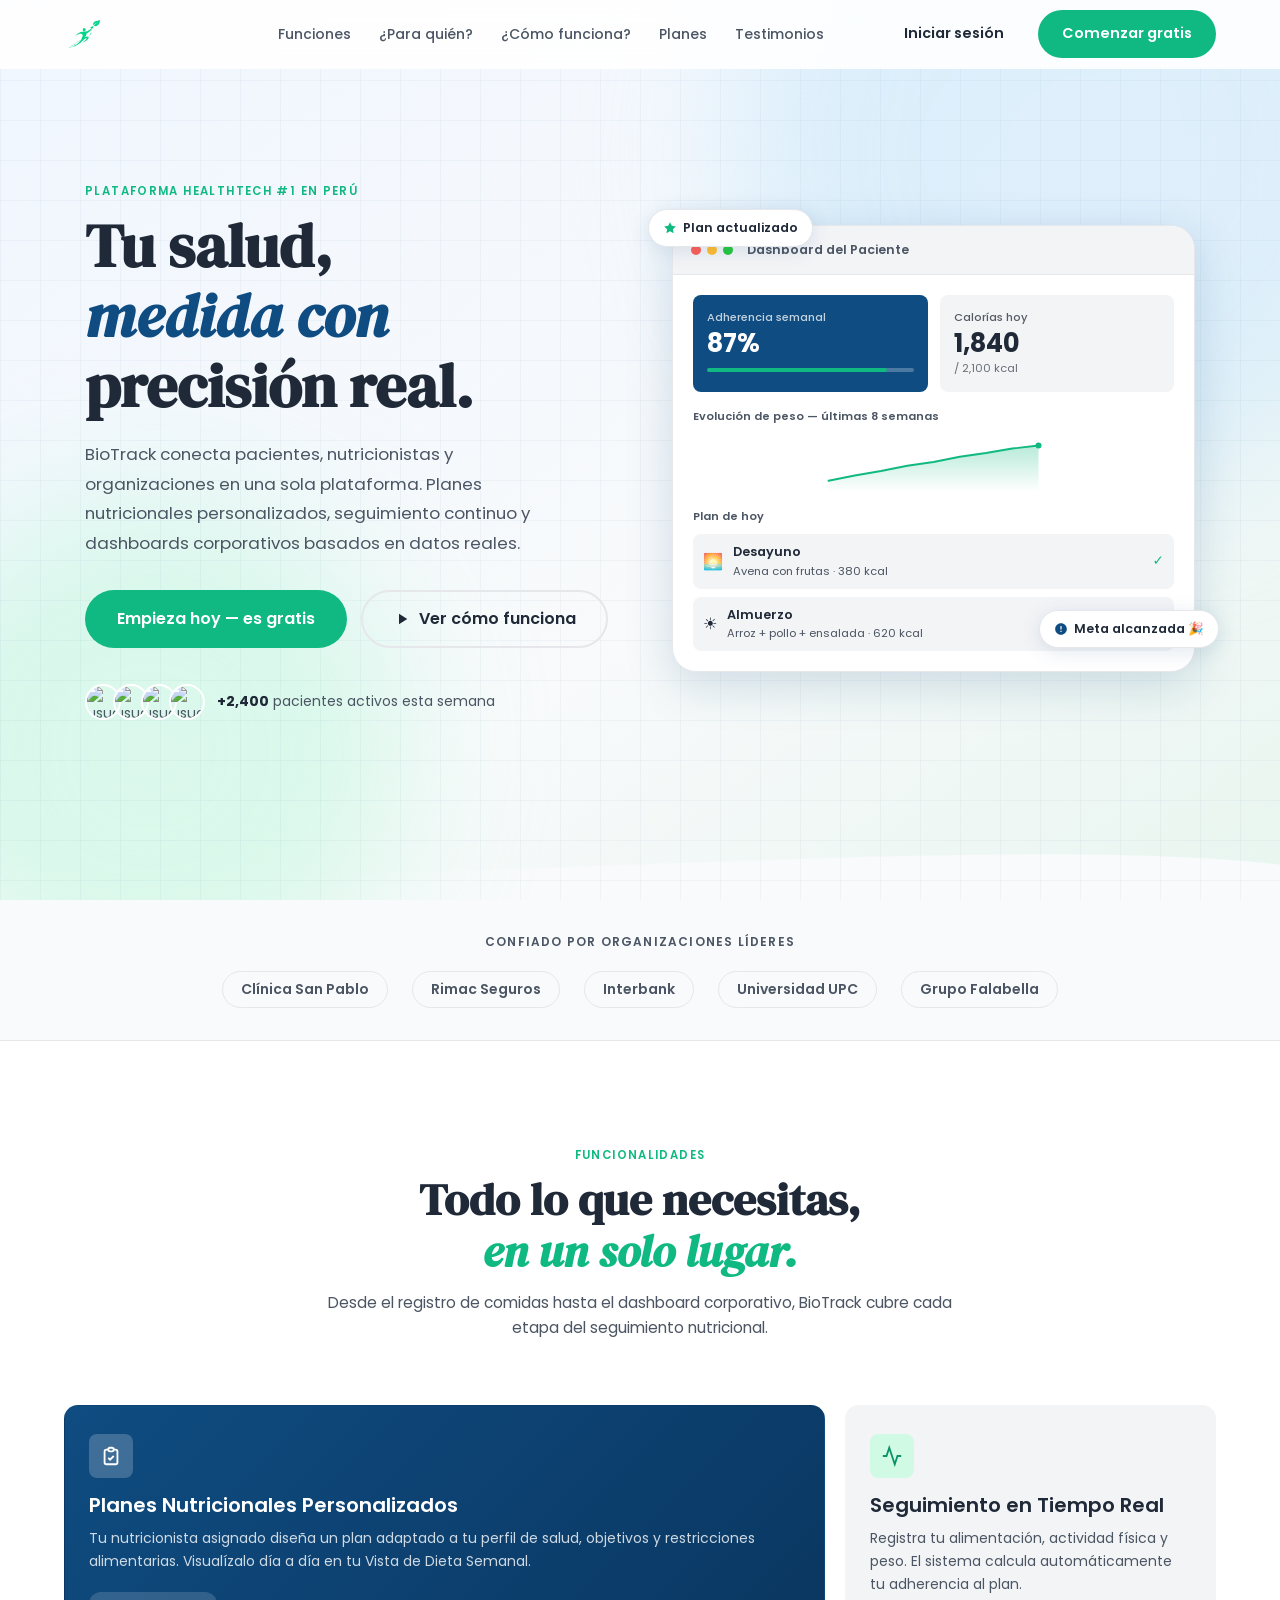
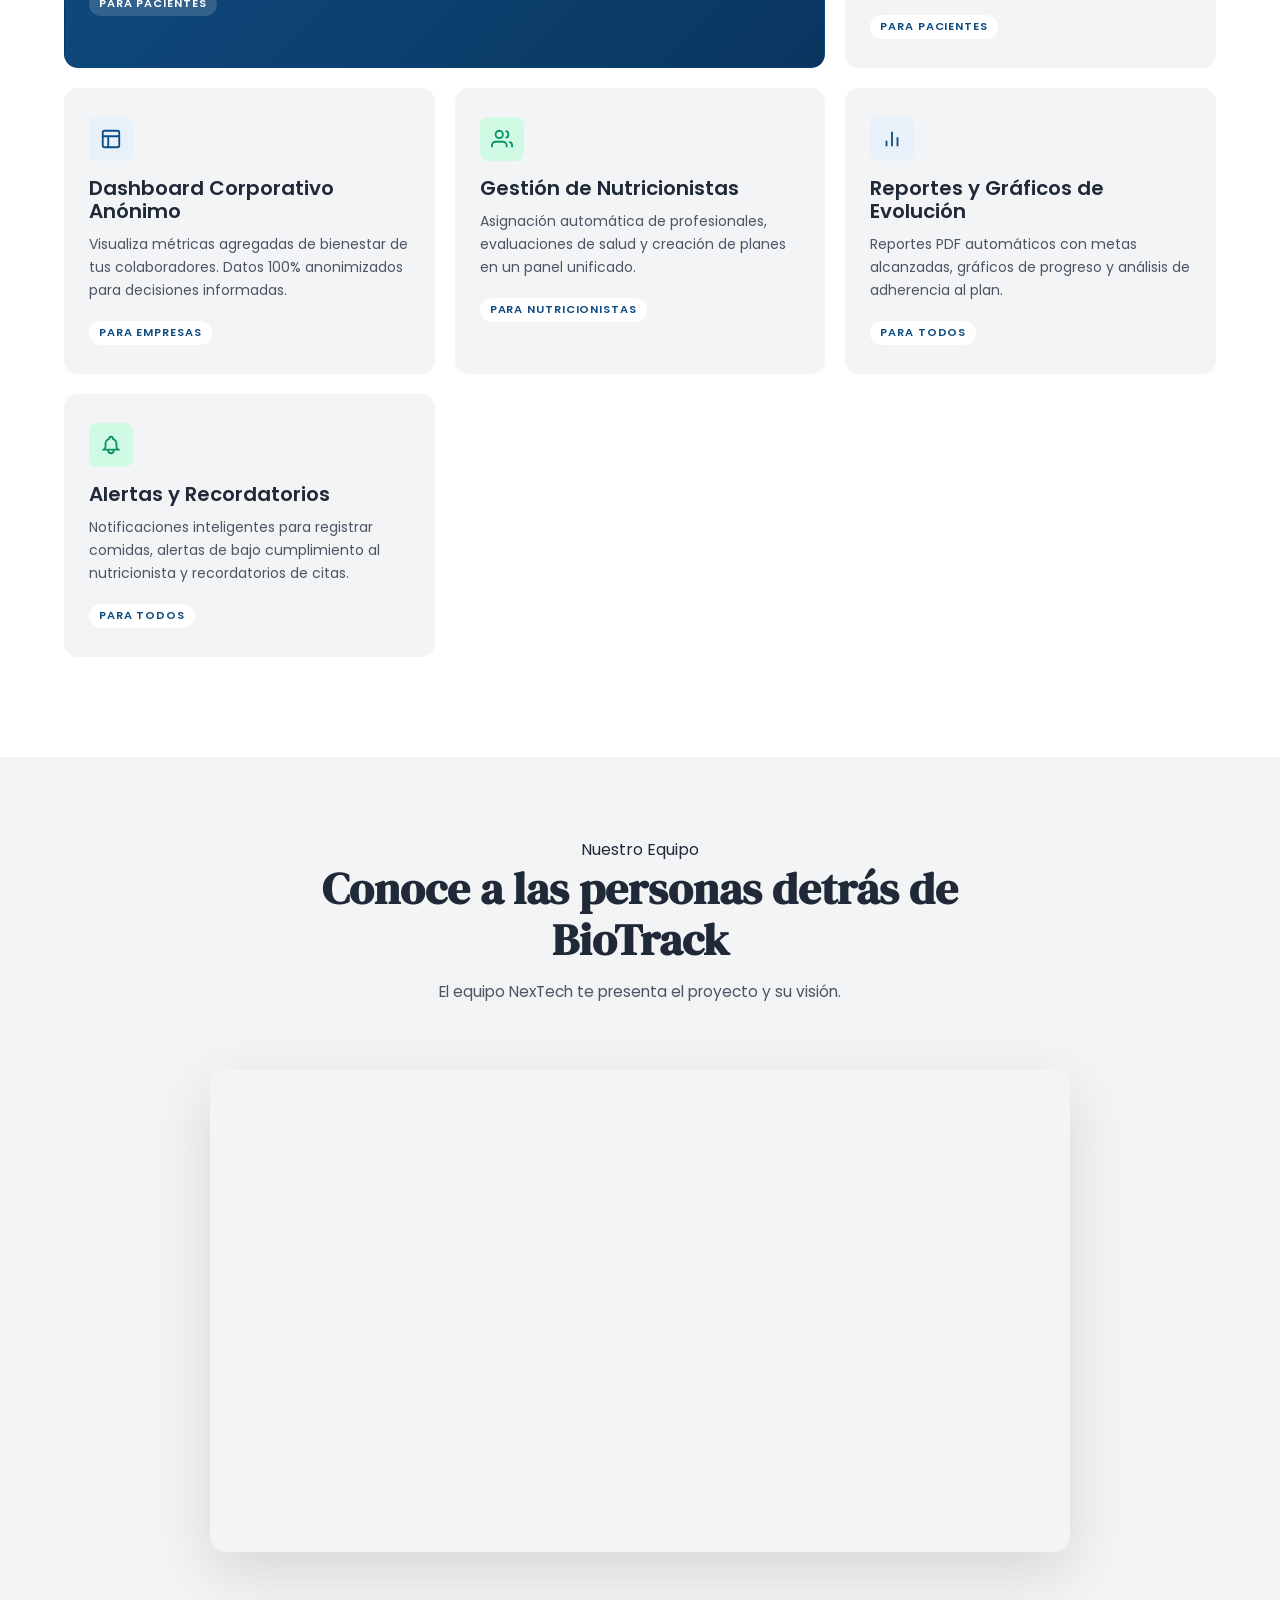
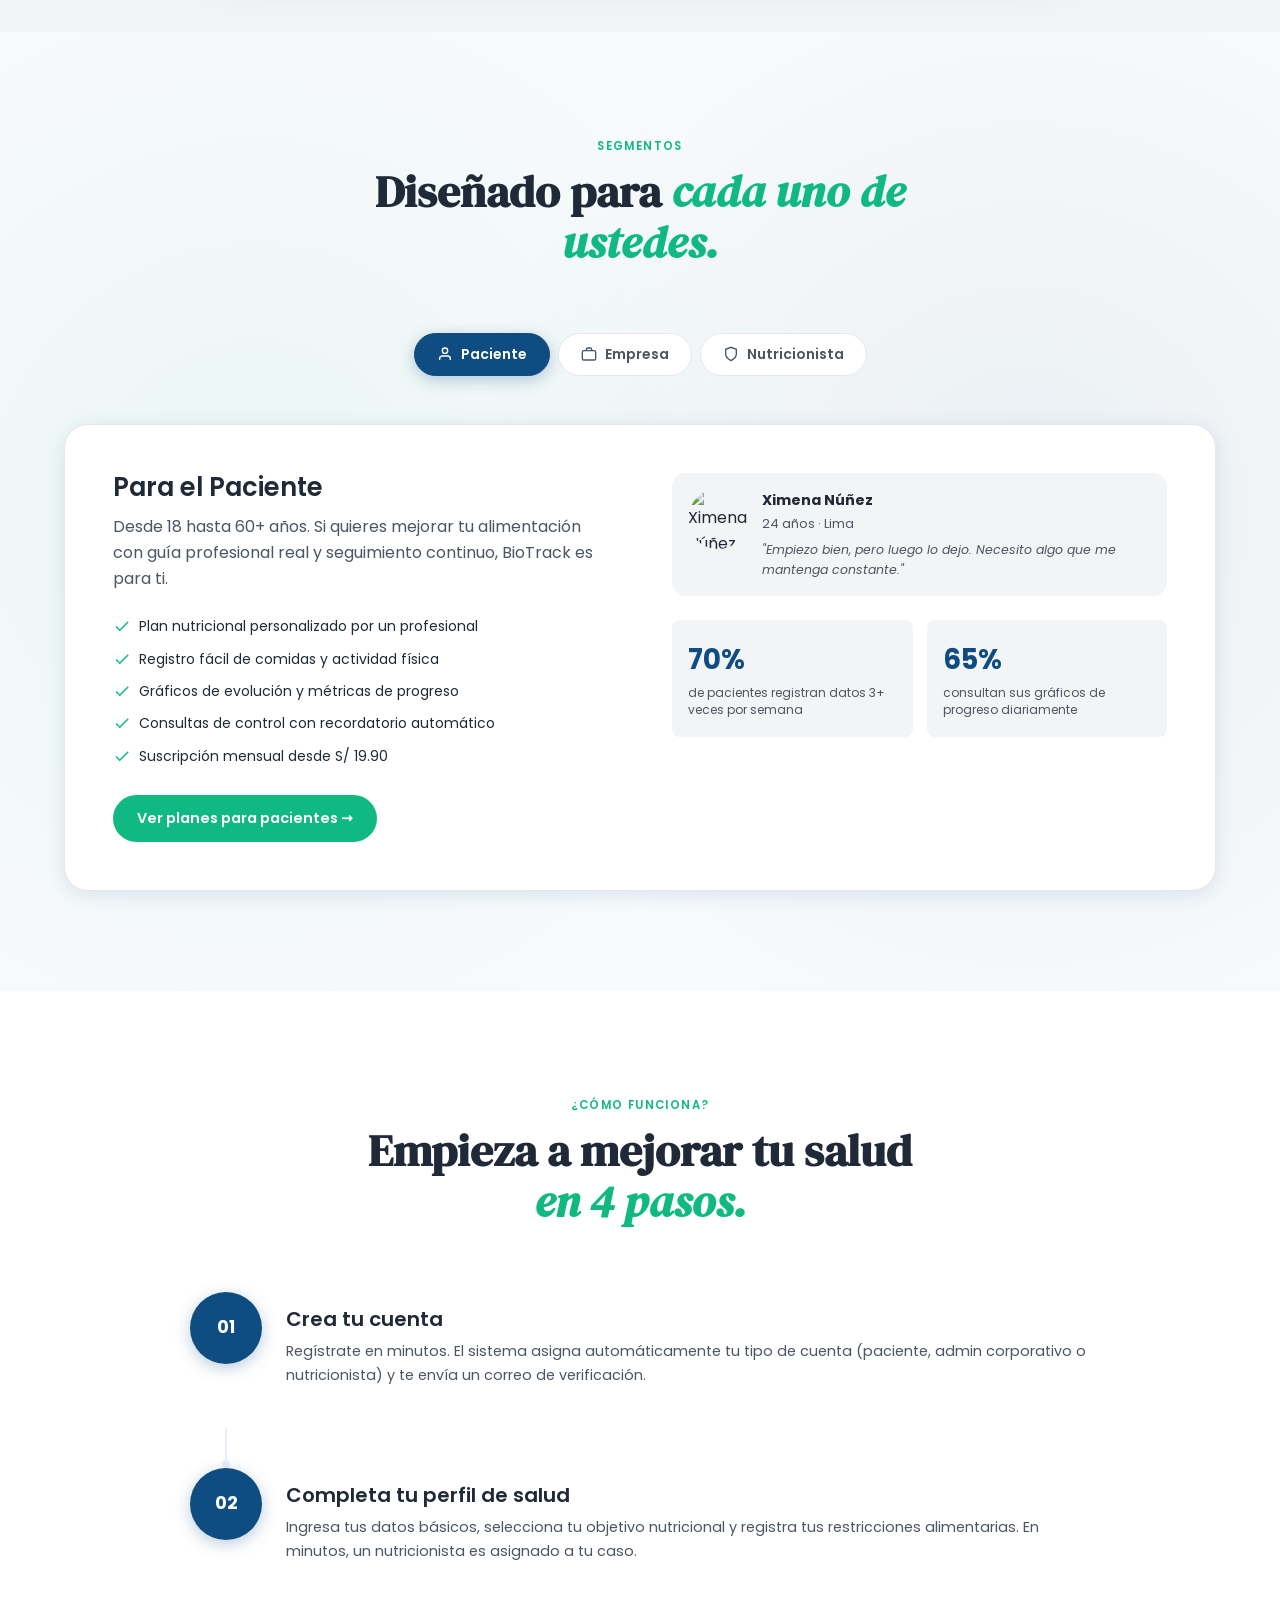
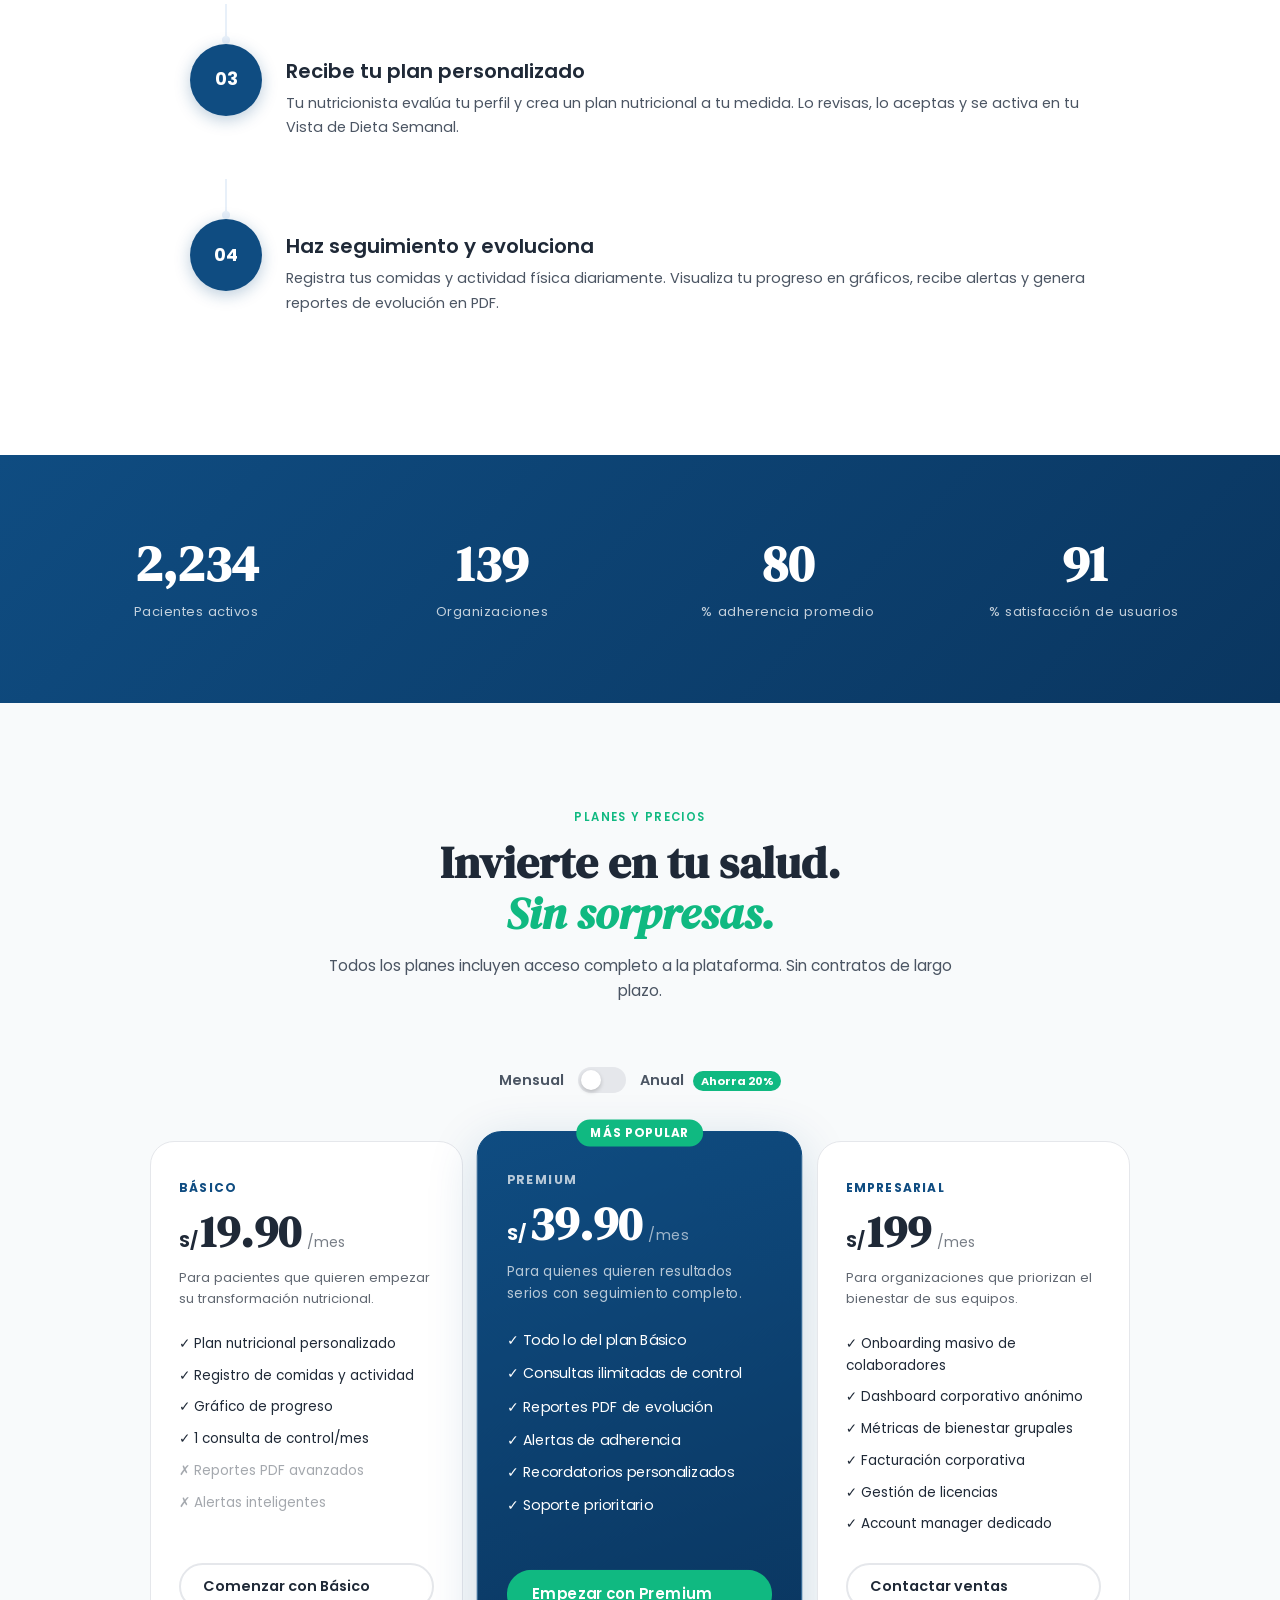
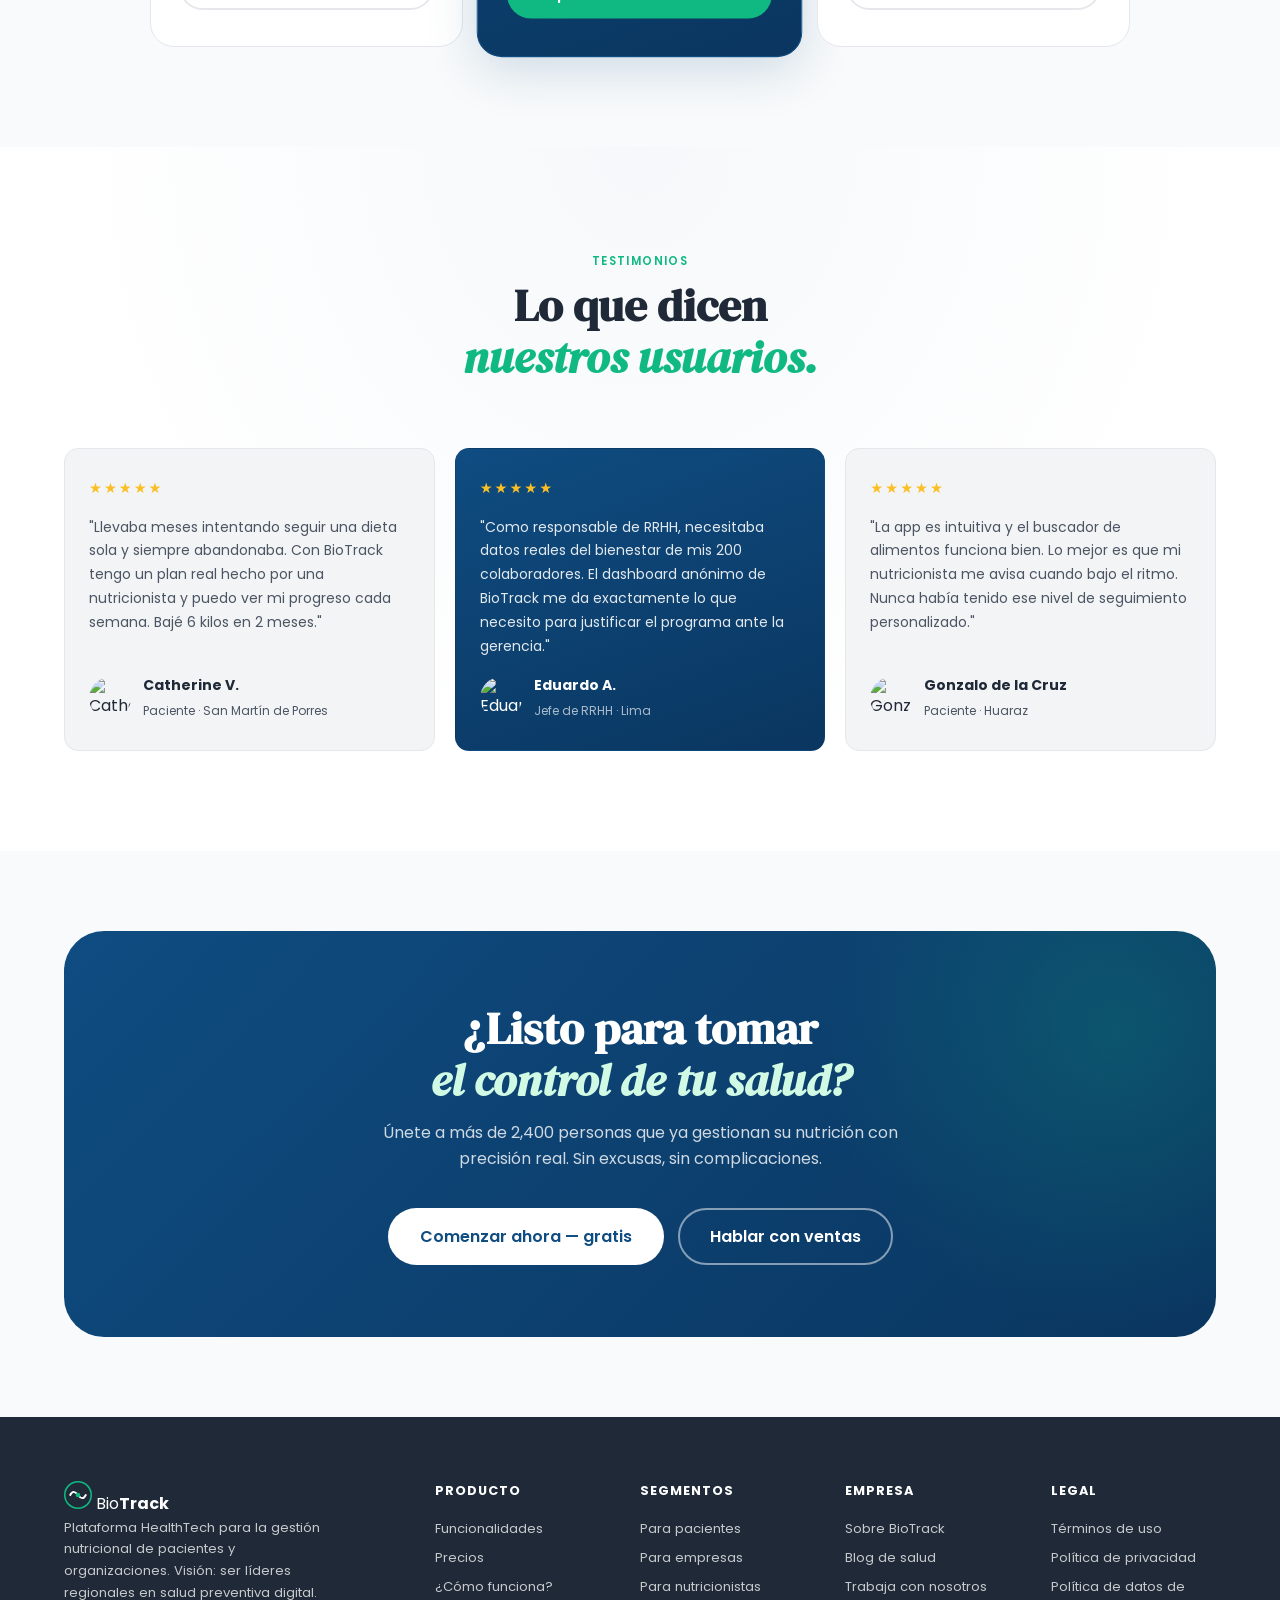
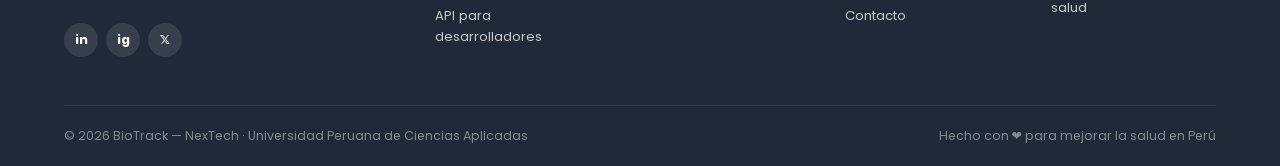
==== website/index.html @ 2d63e2f1 "feat: add initial website structure and content for BioTrack platform" ====
<!DOCTYPE html>
<html lang="es">
<head>
  <meta charset="UTF-8" />
  <meta name="viewport" content="width=device-width, initial-scale=1.0" />
  <meta name="description" content="BioTrack — Plataforma integral de gestión nutricional para pacientes y organizaciones. Seguimiento en tiempo real, planes personalizados y dashboards corporativos." />
  <meta name="keywords" content="nutrición, salud, bienestar corporativo, plan nutricional, HealthTech, BioTrack" />
  <meta property="og:title" content="BioTrack — Gestión Nutricional Inteligente" />
  <meta property="og:description" content="Conecta pacientes, nutricionistas y organizaciones en una sola plataforma." />
  <title>BioTrack — Gestión Nutricional Inteligente</title>
  <link rel="preconnect" href="https://fonts.googleapis.com" />
  <link rel="preconnect" href="https://fonts.gstatic.com" crossorigin />
  <link href="https://fonts.googleapis.com/css2?family=DM+Serif+Display:ital@0;1&family=Poppins:wght@300;400;500;600;700&display=swap" rel="stylesheet" />
<link rel="stylesheet" href="assets/css/styles.css"></head>
<body>

  <!-- ═══════════════════ NAVBAR ═══════════════════ -->
  <header class="navbar" id="navbar">
    <div class="nav-inner">
      <a href="#" class="logo">
  <img src="assets/images/Logo.png" alt="BioTrack Logo" class="logo-img">
</a>
      <nav class="nav-links" id="nav-links">
        <a href="#features">Funciones</a>
        <a href="#segments">¿Para quién?</a>
        <a href="#how">¿Cómo funciona?</a>
        <a href="#pricing">Planes</a>
        <a href="#testimonials">Testimonios</a>
      </nav>

      <div class="nav-cta">
        <a href="#" class="btn-ghost">Iniciar sesión</a>
        <a href="#pricing" class="btn-primary">Comenzar gratis</a>
      </div>

      <button class="hamburger" id="hamburger" aria-label="Abrir menú" aria-expanded="false">
        <span></span><span></span><span></span>
      </button>
    </div>
  </header>

  <!-- ═══════════════════ HERO ═══════════════════ -->
  <section class="hero" id="hero">
    <div class="hero-bg">
      <div class="hero-blob blob-1"></div>
      <div class="hero-blob blob-2"></div>
      <div class="hero-grid"></div>
    </div>

    <div class="hero-inner container">
      <!-- Texto -->
      <div class="hero-text" data-reveal>
        <span class="eyebrow">Plataforma HealthTech #1 en Perú</span>
        <h1 class="hero-title">
          Tu salud,<br/>
          <em>medida con</em><br/>
          precisión real.
        </h1>
        <p class="hero-desc">
          BioTrack conecta pacientes, nutricionistas y organizaciones en una sola plataforma.
          Planes nutricionales personalizados, seguimiento continuo y dashboards corporativos
          basados en datos reales.
        </p>
        <div class="hero-actions">
          <a href="#pricing" class="btn-primary btn-lg">Empieza hoy — es gratis</a>
          <a href="#how" class="btn-outline btn-lg">
            <svg width="18" height="18" viewBox="0 0 24 24" fill="currentColor"><path d="M8 5v14l11-7z"/></svg>
            Ver cómo funciona
          </a>
        </div>
        <div class="hero-social-proof">
          <div class="avatars">
            <img src="https://i.pravatar.cc/40?img=1"  alt="usuario" loading="lazy"/>
            <img src="https://i.pravatar.cc/40?img=5"  alt="usuario" loading="lazy"/>
            <img src="https://i.pravatar.cc/40?img=8"  alt="usuario" loading="lazy"/>
            <img src="https://i.pravatar.cc/40?img=12" alt="usuario" loading="lazy"/>
          </div>
          <p><strong>+2,400</strong> pacientes activos esta semana</p>
        </div>
      </div>

      <!-- Mockup dashboard -->
      <div class="hero-visual" data-reveal data-delay="200">
        <div class="dashboard-mockup">
          <div class="mockup-header">
            <span class="dot red"></span>
            <span class="dot yellow"></span>
            <span class="dot green"></span>
            <span class="mockup-title">Dashboard del Paciente</span>
          </div>
          <div class="mockup-body">
            <!-- Métricas principales -->
            <div class="metric-row">
              <div class="metric-card mc-primary">
                <span class="metric-label">Adherencia semanal</span>
                <span class="metric-value">87%</span>
                <div class="metric-bar"><div class="metric-fill" style="width:87%"></div></div>
              </div>
              <div class="metric-card">
                <span class="metric-label">Calorías hoy</span>
                <span class="metric-value">1,840</span>
                <span class="metric-sub">/ 2,100 kcal</span>
              </div>
            </div>
            <!-- Mini gráfico -->
            <div class="chart-preview">
              <span class="chart-label">Evolución de peso — últimas 8 semanas</span>
              <svg viewBox="0 0 280 80" class="mini-chart" aria-hidden="true">
                <defs>
                  <linearGradient id="chartGrad" x1="0" y1="0" x2="0" y2="1">
                    <stop offset="0%"   stop-color="#10B981" stop-opacity="0.3"/>
                    <stop offset="100%" stop-color="#10B981" stop-opacity="0"/>
                  </linearGradient>
                </defs>
                <path d="M0,65 L35,58 L70,52 L105,45 L140,40 L175,33 L210,28 L245,22 L280,18"
                      stroke="#10B981" stroke-width="2.5" fill="none" stroke-linecap="round"/>
                <path d="M0,65 L35,58 L70,52 L105,45 L140,40 L175,33 L210,28 L245,22 L280,18 L280,80 L0,80 Z"
                      fill="url(#chartGrad)"/>
                <circle cx="280" cy="18" r="4" fill="#10B981"/>
              </svg>
            </div>
            <!-- Plan del día -->
            <div class="plan-preview">
              <span class="plan-label">Plan de hoy</span>
              <div class="meal-item">
                <span class="meal-icon">🌅</span>
                <div>
                  <span class="meal-name">Desayuno</span>
                  <span class="meal-detail">Avena con frutas · 380 kcal</span>
                </div>
                <span class="meal-check">✓</span>
              </div>
              <div class="meal-item">
                <span class="meal-icon">☀️</span>
                <div>
                  <span class="meal-name">Almuerzo</span>
                  <span class="meal-detail">Arroz + pollo + ensalada · 620 kcal</span>
                </div>
                <span class="meal-check pending">○</span>
              </div>
            </div>
          </div>
        </div>
        <!-- Badges flotantes -->
        <div class="floating-badge badge-1">
          <svg width="14" height="14" viewBox="0 0 24 24" fill="#10B981"><path d="M12 2l3.09 6.26L22 9.27l-5 4.87 1.18 6.88L12 17.77l-6.18 3.25L7 14.14 2 9.27l6.91-1.01L12 2z"/></svg>
          Plan actualizado
        </div>
        <div class="floating-badge badge-2">
          <svg width="14" height="14" viewBox="0 0 24 24" fill="#0F4C81"><path d="M12 22c5.52 0 10-4.48 10-10S17.52 2 12 2 2 6.48 2 12s4.48 10 10 10zm-1-15h2v6h-2zm0 8h2v2h-2z"/></svg>
          Meta alcanzada 🎉
        </div>
      </div>
    </div>

    <div class="hero-wave">
      <svg viewBox="0 0 1440 80" xmlns="http://www.w3.org/2000/svg" preserveAspectRatio="none">
        <path d="M0,40 C360,80 1080,0 1440,40 L1440,80 L0,80 Z" fill="#F8FAFB"/>
      </svg>
    </div>
  </section>

  <!-- ═══════════════════ LOGOS / CONFIANZA ═══════════════════ -->
  <section class="trust-band">
    <div class="container">
      <p class="trust-label">Confiado por organizaciones líderes</p>
      <div class="trust-logos">
        <span class="trust-logo">Clínica San Pablo</span>
        <span class="trust-logo">Rimac Seguros</span>
        <span class="trust-logo">Interbank</span>
        <span class="trust-logo">Universidad UPC</span>
        <span class="trust-logo">Grupo Falabella</span>
      </div>
    </div>
  </section>

  <!-- ═══════════════════ FEATURES ═══════════════════ -->
  <section class="features" id="features">
    <div class="container">
      <div class="section-header" data-reveal>
        <span class="eyebrow">Funcionalidades</span>
        <h2>Todo lo que necesitas,<br/><em>en un solo lugar.</em></h2>
        <p>Desde el registro de comidas hasta el dashboard corporativo, BioTrack cubre cada etapa del seguimiento nutricional.</p>
      </div>

      <div class="features-grid">

        <!-- Card grande -->
        <div class="feature-card fc-large" data-reveal>
          <div class="feature-icon fi-blue">
            <svg viewBox="0 0 24 24" fill="none" stroke="currentColor" stroke-width="2">
              <path d="M9 5H7a2 2 0 00-2 2v12a2 2 0 002 2h10a2 2 0 002-2V7a2 2 0 00-2-2h-2M9 5a2 2 0 002 2h2a2 2 0 002-2M9 5a2 2 0 012-2h2a2 2 0 012 2m-6 9l2 2 4-4"/>
            </svg>
          </div>
          <h3>Planes Nutricionales Personalizados</h3>
          <p>Tu nutricionista asignado diseña un plan adaptado a tu perfil de salud, objetivos y restricciones alimentarias. Visualízalo día a día en tu Vista de Dieta Semanal.</p>
          <div class="feature-tag">Para pacientes</div>
        </div>

        <div class="feature-card" data-reveal data-delay="100">
          <div class="feature-icon fi-green">
            <svg viewBox="0 0 24 24" fill="none" stroke="currentColor" stroke-width="2">
              <polyline points="22 12 18 12 15 21 9 3 6 12 2 12"/>
            </svg>
          </div>
          <h3>Seguimiento en Tiempo Real</h3>
          <p>Registra tu alimentación, actividad física y peso. El sistema calcula automáticamente tu adherencia al plan.</p>
          <div class="feature-tag">Para pacientes</div>
        </div>

        <div class="feature-card" data-reveal data-delay="200">
          <div class="feature-icon fi-blue">
            <svg viewBox="0 0 24 24" fill="none" stroke="currentColor" stroke-width="2">
              <rect x="3" y="3" width="18" height="18" rx="2"/>
              <path d="M3 9h18M9 21V9"/>
            </svg>
          </div>
          <h3>Dashboard Corporativo Anónimo</h3>
          <p>Visualiza métricas agregadas de bienestar de tus colaboradores. Datos 100% anonimizados para decisiones informadas.</p>
          <div class="feature-tag">Para empresas</div>
        </div>

        <div class="feature-card" data-reveal data-delay="100">
          <div class="feature-icon fi-green">
            <svg viewBox="0 0 24 24" fill="none" stroke="currentColor" stroke-width="2">
              <path d="M17 21v-2a4 4 0 00-4-4H5a4 4 0 00-4 4v2"/>
              <circle cx="9" cy="7" r="4"/>
              <path d="M23 21v-2a4 4 0 00-3-3.87M16 3.13a4 4 0 010 7.75"/>
            </svg>
          </div>
          <h3>Gestión de Nutricionistas</h3>
          <p>Asignación automática de profesionales, evaluaciones de salud y creación de planes en un panel unificado.</p>
          <div class="feature-tag">Para nutricionistas</div>
        </div>

        <div class="feature-card" data-reveal data-delay="200">
          <div class="feature-icon fi-blue">
            <svg viewBox="0 0 24 24" fill="none" stroke="currentColor" stroke-width="2">
              <path d="M18 20V10M12 20V4M6 20v-6"/>
            </svg>
          </div>
          <h3>Reportes y Gráficos de Evolución</h3>
          <p>Reportes PDF automáticos con metas alcanzadas, gráficos de progreso y análisis de adherencia al plan.</p>
          <div class="feature-tag">Para todos</div>
        </div>

        <div class="feature-card" data-reveal data-delay="300">
          <div class="feature-icon fi-green">
            <svg viewBox="0 0 24 24" fill="none" stroke="currentColor" stroke-width="2">
              <path d="M15 17h5l-1.405-1.405A2.032 2.032 0 0118 14.158V11a6.002 6.002 0 00-4-5.659V5a2 2 0 10-4 0v.341C7.67 6.165 6 8.388 6 11v3.159c0 .538-.214 1.055-.595 1.436L4 17h5m6 0v1a3 3 0 11-6 0v-1m6 0H9"/>
            </svg>
          </div>
          <h3>Alertas y Recordatorios</h3>
          <p>Notificaciones inteligentes para registrar comidas, alertas de bajo cumplimiento al nutricionista y recordatorios de citas.</p>
          <div class="feature-tag">Para todos</div>
        </div>

      </div>
    </div>
  </section>

<!-- ═══ TEAM VIDEO ═══ -->
<section id="team-video" class="team-video-section">
  <div class="container">
    <div class="section-header" data-reveal>
      <span class="section-tag">Nuestro Equipo</span>
      <h2>Conoce a las personas detrás de <strong>BioTrack</strong></h2>
      <p>El equipo NexTech te presenta el proyecto y su visión.</p>
    </div>

    <div class="video-wrapper" data-reveal>
      <iframe
        src="https://www.youtube.com/"
        title="BioTrack — Presentación del equipo NexTech"
        frameborder="0"
        allow="accelerometer; autoplay; clipboard-write; encrypted-media; gyroscope; picture-in-picture"
        allowfullscreen>
      </iframe>
    </div>
  </div>
  
</section>
  <!-- ═══════════════════ SEGMENTOS ═══════════════════ -->
  <section class="segments" id="segments">
    <div class="seg-bg"></div>
    <div class="container">
      <div class="section-header" data-reveal>
        <span class="eyebrow">Segmentos</span>
        <h2>Diseñado para <em>cada uno de ustedes.</em></h2>
      </div>

      <div class="segments-tabs">
        <!-- Botones -->
        <div class="seg-tab-btns">
          <button class="seg-btn active" data-seg="paciente">
            <svg viewBox="0 0 24 24" fill="none" stroke="currentColor" stroke-width="2">
              <path d="M20 21v-2a4 4 0 00-4-4H8a4 4 0 00-4 4v2"/>
              <circle cx="12" cy="7" r="4"/>
            </svg>
            Paciente
          </button>
          <button class="seg-btn" data-seg="empresa">
            <svg viewBox="0 0 24 24" fill="none" stroke="currentColor" stroke-width="2">
              <rect x="2" y="7" width="20" height="14" rx="2"/>
              <path d="M16 7V5a2 2 0 00-2-2h-4a2 2 0 00-2 2v2"/>
            </svg>
            Empresa
          </button>
          <button class="seg-btn" data-seg="nutricionista">
            <svg viewBox="0 0 24 24" fill="none" stroke="currentColor" stroke-width="2">
              <path d="M12 22s8-4 8-10V5l-8-3-8 3v7c0 6 8 10 8 10z"/>
            </svg>
            Nutricionista
          </button>
        </div>

        <!-- Panel Paciente -->
        <div class="seg-panel active" id="seg-paciente">
          <div class="seg-content">
            <div class="seg-info">
              <h3>Para el Paciente</h3>
              <p>Desde 18 hasta 60+ años. Si quieres mejorar tu alimentación con guía profesional real y seguimiento continuo, BioTrack es para ti.</p>
              <ul class="seg-benefits">
                <li>
                  <svg viewBox="0 0 24 24" fill="#10B981" width="18" height="18"><path d="M9 16.17L4.83 12l-1.42 1.41L9 19 21 7l-1.41-1.41z"/></svg>
                  Plan nutricional personalizado por un profesional
                </li>
                <li>
                  <svg viewBox="0 0 24 24" fill="#10B981" width="18" height="18"><path d="M9 16.17L4.83 12l-1.42 1.41L9 19 21 7l-1.41-1.41z"/></svg>
                  Registro fácil de comidas y actividad física
                </li>
                <li>
                  <svg viewBox="0 0 24 24" fill="#10B981" width="18" height="18"><path d="M9 16.17L4.83 12l-1.42 1.41L9 19 21 7l-1.41-1.41z"/></svg>
                  Gráficos de evolución y métricas de progreso
                </li>
                <li>
                  <svg viewBox="0 0 24 24" fill="#10B981" width="18" height="18"><path d="M9 16.17L4.83 12l-1.42 1.41L9 19 21 7l-1.41-1.41z"/></svg>
                  Consultas de control con recordatorio automático
                </li>
                <li>
                  <svg viewBox="0 0 24 24" fill="#10B981" width="18" height="18"><path d="M9 16.17L4.83 12l-1.42 1.41L9 19 21 7l-1.41-1.41z"/></svg>
                  Suscripción mensual desde S/ 19.90
                </li>
              </ul>
              <a href="#pricing" class="btn-primary">Ver planes para pacientes →</a>
            </div>
            <div class="seg-visual">
              <div class="persona-card">
                <img src="https://i.pravatar.cc/80?img=25" alt="Ximena Núñez" class="persona-avatar" loading="lazy"/>
                <div class="persona-info">
                  <strong>Ximena Núñez</strong>
                  <span>24 años · Lima</span>
                  <span class="persona-quote">"Empiezo bien, pero luego lo dejo. Necesito algo que me mantenga constante."</span>
                </div>
              </div>
              <div class="seg-stats">
                <div class="stat">
                  <strong>70%</strong>
                  <span>de pacientes registran datos 3+ veces por semana</span>
                </div>
                <div class="stat">
                  <strong>65%</strong>
                  <span>consultan sus gráficos de progreso diariamente</span>
                </div>
              </div>
            </div>
          </div>
        </div>

        <!-- Panel Empresa -->
        <div class="seg-panel" id="seg-empresa">
          <div class="seg-content">
            <div class="seg-info">
              <h3>Para la Empresa</h3>
              <p>Empresas medianas y grandes que buscan mejorar el bienestar de sus colaboradores con datos reales, no suposiciones.</p>
              <ul class="seg-benefits">
                <li>
                  <svg viewBox="0 0 24 24" fill="#10B981" width="18" height="18"><path d="M9 16.17L4.83 12l-1.42 1.41L9 19 21 7l-1.41-1.41z"/></svg>
                  Dashboard corporativo con métricas 100% anónimas
                </li>
                <li>
                  <svg viewBox="0 0 24 24" fill="#10B981" width="18" height="18"><path d="M9 16.17L4.83 12l-1.42 1.41L9 19 21 7l-1.41-1.41z"/></svg>
                  Onboarding masivo por lista de colaboradores
                </li>
                <li>
                  <svg viewBox="0 0 24 24" fill="#10B981" width="18" height="18"><path d="M9 16.17L4.83 12l-1.42 1.41L9 19 21 7l-1.41-1.41z"/></svg>
                  Verificación fiscal de la organización
                </li>
                <li>
                  <svg viewBox="0 0 24 24" fill="#10B981" width="18" height="18"><path d="M9 16.17L4.83 12l-1.42 1.41L9 19 21 7l-1.41-1.41z"/></svg>
                  Reportes de bienestar segmentados por área
                </li>
                <li>
                  <svg viewBox="0 0 24 24" fill="#10B981" width="18" height="18"><path d="M9 16.17L4.83 12l-1.42 1.41L9 19 21 7l-1.41-1.41z"/></svg>
                  Desde S/ 199/mes · escala con tus colaboradores
                </li>
              </ul>
              <a href="#pricing" class="btn-primary">Ver planes corporativos →</a>
            </div>
            <div class="seg-visual">
              <div class="persona-card">
                <img src="https://i.pravatar.cc/80?img=11" alt="Eduardo Arévalos" class="persona-avatar" loading="lazy"/>
                <div class="persona-info">
                  <strong>Eduardo Arévalos</strong>
                  <span>36 años · RRHH · Lima</span>
                  <span class="persona-quote">"Necesito datos reales para justificar el programa de bienestar ante la empresa."</span>
                </div>
              </div>
              <div class="seg-stats">
                <div class="stat">
                  <strong>75%</strong>
                  <span>de organizaciones acceden al dashboard semanalmente</span>
                </div>
                <div class="stat">
                  <strong>100%</strong>
                  <span>dispuestas a invertir si hay impacto medible</span>
                </div>
              </div>
            </div>
          </div>
        </div>

        <!-- Panel Nutricionista -->
        <div class="seg-panel" id="seg-nutricionista">
          <div class="seg-content">
            <div class="seg-info">
              <h3>Para el Nutricionista</h3>
              <p>Profesionales internos de BioTrack que gestionan pacientes, diseñan planes y hacen seguimiento desde un panel unificado.</p>
              <ul class="seg-benefits">
                <li>
                  <svg viewBox="0 0 24 24" fill="#10B981" width="18" height="18"><path d="M9 16.17L4.83 12l-1.42 1.41L9 19 21 7l-1.41-1.41z"/></svg>
                  Panel de pacientes asignados con historial completo
                </li>
                <li>
                  <svg viewBox="0 0 24 24" fill="#10B981" width="18" height="18"><path d="M9 16.17L4.83 12l-1.42 1.41L9 19 21 7l-1.41-1.41z"/></svg>
                  Alertas de bajo cumplimiento en tiempo real
                </li>
                <li>
                  <svg viewBox="0 0 24 24" fill="#10B981" width="18" height="18"><path d="M9 16.17L4.83 12l-1.42 1.41L9 19 21 7l-1.41-1.41z"/></svg>
                  Creación y gestión de planes nutricionales (CRUD)
                </li>
                <li>
                  <svg viewBox="0 0 24 24" fill="#10B981" width="18" height="18"><path d="M9 16.17L4.83 12l-1.42 1.41L9 19 21 7l-1.41-1.41z"/></svg>
                  Registro de notas de consulta y seguimiento
                </li>
                <li>
                  <svg viewBox="0 0 24 24" fill="#10B981" width="18" height="18"><path d="M9 16.17L4.83 12l-1.42 1.41L9 19 21 7l-1.41-1.41z"/></svg>
                  Generación de reportes PDF de evolución
                </li>
              </ul>
              <a href="#" class="btn-primary">Únete como nutricionista →</a>
            </div>
            <div class="seg-visual">
              <div class="seg-stats seg-stats-col">
                <div class="stat">
                  <strong>100%</strong>
                  <span>asignación automática de pacientes</span>
                </div>
                <div class="stat">
                  <strong>−40%</strong>
                  <span>tiempo en gestión administrativa</span>
                </div>
                <div class="stat">
                  <strong>+3x</strong>
                  <span>más pacientes por nutricionista vs. consulta tradicional</span>
                </div>
              </div>
            </div>
          </div>
        </div>

      </div>
    </div>
  </section>

  <!-- ═══════════════════ HOW IT WORKS ═══════════════════ -->
  <section class="how" id="how">
    <div class="container">
      <div class="section-header" data-reveal>
        <span class="eyebrow">¿Cómo funciona?</span>
        <h2>Empieza a mejorar tu salud<br/><em>en 4 pasos.</em></h2>
      </div>

      <div class="steps-container">

        <div class="step" data-reveal>
          <div class="step-number">01</div>
          <div class="step-content">
            <h3>Crea tu cuenta</h3>
            <p>Regístrate en minutos. El sistema asigna automáticamente tu tipo de cuenta (paciente, admin corporativo o nutricionista) y te envía un correo de verificación.</p>
          </div>
        </div>

        <div class="step-connector"></div>

        <div class="step" data-reveal data-delay="100">
          <div class="step-number">02</div>
          <div class="step-content">
            <h3>Completa tu perfil de salud</h3>
            <p>Ingresa tus datos básicos, selecciona tu objetivo nutricional y registra tus restricciones alimentarias. En minutos, un nutricionista es asignado a tu caso.</p>
          </div>
        </div>

        <div class="step-connector"></div>

        <div class="step" data-reveal data-delay="200">
          <div class="step-number">03</div>
          <div class="step-content">
            <h3>Recibe tu plan personalizado</h3>
            <p>Tu nutricionista evalúa tu perfil y crea un plan nutricional a tu medida. Lo revisas, lo aceptas y se activa en tu Vista de Dieta Semanal.</p>
          </div>
        </div>

        <div class="step-connector"></div>

        <div class="step" data-reveal data-delay="300">
          <div class="step-number">04</div>
          <div class="step-content">
            <h3>Haz seguimiento y evoluciona</h3>
            <p>Registra tus comidas y actividad física diariamente. Visualiza tu progreso en gráficos, recibe alertas y genera reportes de evolución en PDF.</p>
          </div>
        </div>

      </div>
    </div>
  </section>

  <!-- ═══════════════════ STATS ═══════════════════ -->
  <section class="stats-section">
    <div class="container">
      <div class="stats-grid">
        <div class="stat-item" data-reveal>
          <strong class="stat-num" data-count="2400">0</strong>
          <span>Pacientes activos</span>
        </div>
        <div class="stat-item" data-reveal data-delay="100">
          <strong class="stat-num" data-count="150">0</strong>
          <span>Organizaciones</span>
        </div>
        <div class="stat-item" data-reveal data-delay="200">
          <strong class="stat-num" data-count="87">0</strong>
          <span>% adherencia promedio</span>
        </div>
        <div class="stat-item" data-reveal data-delay="300">
          <strong class="stat-num" data-count="98">0</strong>
          <span>% satisfacción de usuarios</span>
        </div>
      </div>
    </div>
  </section>

  <!-- ═══════════════════ PRICING ═══════════════════ -->
  <section class="pricing" id="pricing">
    <div class="container">
      <div class="section-header" data-reveal>
        <span class="eyebrow">Planes y precios</span>
        <h2>Invierte en tu salud.<br/><em>Sin sorpresas.</em></h2>
        <p>Todos los planes incluyen acceso completo a la plataforma. Sin contratos de largo plazo.</p>
      </div>

      <div class="pricing-toggle" data-reveal>
        <span class="toggle-label" id="lbl-monthly">Mensual</span>
        <label class="toggle-switch" aria-label="Cambiar a facturación anual">
          <input type="checkbox" id="billing-toggle"/>
          <span class="toggle-slider"></span>
        </label>
        <span class="toggle-label" id="lbl-annual">Anual <span class="save-badge">Ahorra 20%</span></span>
      </div>

      <div class="pricing-grid" data-reveal>

        <!-- Básico -->
        <div class="price-card">
          <div class="price-tier">Básico</div>
          <div class="price-amount">
            <span class="currency">S/</span>
            <span class="price-num" data-monthly="19.90" data-annual="15.90">19.90</span>
            <span class="price-period">/mes</span>
          </div>
          <p class="price-desc">Para pacientes que quieren empezar su transformación nutricional.</p>
          <ul class="price-features">
            <li>✓ Plan nutricional personalizado</li>
            <li>✓ Registro de comidas y actividad</li>
            <li>✓ Gráfico de progreso</li>
            <li>✓ 1 consulta de control/mes</li>
            <li class="disabled">✗ Reportes PDF avanzados</li>
            <li class="disabled">✗ Alertas inteligentes</li>
          </ul>
          <a href="#" class="btn-outline-dark">Comenzar con Básico</a>
        </div>

        <!-- Premium (destacado) -->
        <div class="price-card price-featured">
          <div class="featured-badge">Más popular</div>
          <div class="price-tier">Premium</div>
          <div class="price-amount">
            <span class="currency">S/</span>
            <span class="price-num" data-monthly="39.90" data-annual="31.90">39.90</span>
            <span class="price-period">/mes</span>
          </div>
          <p class="price-desc">Para quienes quieren resultados serios con seguimiento completo.</p>
          <ul class="price-features">
            <li>✓ Todo lo del plan Básico</li>
            <li>✓ Consultas ilimitadas de control</li>
            <li>✓ Reportes PDF de evolución</li>
            <li>✓ Alertas de adherencia</li>
            <li>✓ Recordatorios personalizados</li>
            <li>✓ Soporte prioritario</li>
          </ul>
          <a href="#" class="btn-primary">Empezar con Premium</a>
        </div>

        <!-- Empresarial -->
        <div class="price-card">
          <div class="price-tier">Empresarial</div>
          <div class="price-amount">
            <span class="currency">S/</span>
            <span class="price-num" data-monthly="199" data-annual="159">199</span>
            <span class="price-period">/mes</span>
          </div>
          <p class="price-desc">Para organizaciones que priorizan el bienestar de sus equipos.</p>
          <ul class="price-features">
            <li>✓ Onboarding masivo de colaboradores</li>
            <li>✓ Dashboard corporativo anónimo</li>
            <li>✓ Métricas de bienestar grupales</li>
            <li>✓ Facturación corporativa</li>
            <li>✓ Gestión de licencias</li>
            <li>✓ Account manager dedicado</li>
          </ul>
          <a href="#" class="btn-outline-dark">Contactar ventas</a>
        </div>

      </div>
    </div>
  </section>

  <!-- ═══════════════════ TESTIMONIOS ═══════════════════ -->
  <section class="testimonials" id="testimonials">
    <div class="testi-bg"></div>
    <div class="container">
      <div class="section-header" data-reveal>
        <span class="eyebrow">Testimonios</span>
        <h2>Lo que dicen<br/><em>nuestros usuarios.</em></h2>
      </div>

      <div class="testi-grid">

        <div class="testi-card" data-reveal>
          <div class="stars">★★★★★</div>
          <p>"Llevaba meses intentando seguir una dieta sola y siempre abandonaba. Con BioTrack tengo un plan real hecho por una nutricionista y puedo ver mi progreso cada semana. Bajé 6 kilos en 2 meses."</p>
          <div class="testi-author">
            <img src="https://i.pravatar.cc/48?img=25" alt="Catherine Villar" loading="lazy"/>
            <div>
              <strong>Catherine V.</strong>
              <span>Paciente · San Martín de Porres</span>
            </div>
          </div>
        </div>

        <div class="testi-card testi-featured" data-reveal data-delay="100">
          <div class="stars">★★★★★</div>
          <p>"Como responsable de RRHH, necesitaba datos reales del bienestar de mis 200 colaboradores. El dashboard anónimo de BioTrack me da exactamente lo que necesito para justificar el programa ante la gerencia."</p>
          <div class="testi-author">
            <img src="https://i.pravatar.cc/48?img=11" alt="Eduardo Arévalos" loading="lazy"/>
            <div>
              <strong>Eduardo A.</strong>
              <span>Jefe de RRHH · Lima</span>
            </div>
          </div>
        </div>

        <div class="testi-card" data-reveal data-delay="200">
          <div class="stars">★★★★★</div>
          <p>"La app es intuitiva y el buscador de alimentos funciona bien. Lo mejor es que mi nutricionista me avisa cuando bajo el ritmo. Nunca había tenido ese nivel de seguimiento personalizado."</p>
          <div class="testi-author">
            <img src="https://i.pravatar.cc/48?img=15" alt="Gonzalo de la Cruz" loading="lazy"/>
            <div>
              <strong>Gonzalo de la Cruz</strong>
              <span>Paciente · Huaraz</span>
            </div>
          </div>
        </div>

      </div>
    </div>
  </section>

  <!-- ═══════════════════ CTA FINAL ═══════════════════ -->
  <section class="cta-final">
    <div class="container">
      <div class="cta-box" data-reveal>
        <div class="cta-blob"></div>
        <h2>¿Listo para tomar<br/><em>el control de tu salud?</em></h2>
        <p>Únete a más de 2,400 personas que ya gestionan su nutrición con precisión real. Sin excusas, sin complicaciones.</p>
        <div class="cta-actions">
          <a href="#pricing" class="btn-white btn-lg">Comenzar ahora — gratis</a>
          <a href="#" class="btn-ghost-white btn-lg">Hablar con ventas</a>
        </div>
      </div>
    </div>
  </section>

  <!-- ═══════════════════ FOOTER ═══════════════════ -->
  <footer class="footer">
    <div class="container">
      <div class="footer-grid">

        <div class="footer-brand">
          <a href="#" class="logo">
            <span class="logo-icon">
              <svg width="28" height="28" viewBox="0 0 36 36" fill="none">
                <circle cx="18" cy="18" r="17" stroke="#10B981" stroke-width="2"/>
                <path d="M8 18 Q12 10 18 18 Q24 26 28 18" stroke="#fff" stroke-width="2.5" stroke-linecap="round" fill="none"/>
                <circle cx="18" cy="18" r="3" fill="#10B981"/>
              </svg>
            </span>
            <span class="logo-text" style="color:#fff">Bio<strong>Track</strong></span>
          </a>
          <p>Plataforma HealthTech para la gestión nutricional de pacientes y organizaciones. Visión: ser líderes regionales en salud preventiva digital.</p>
          <div class="footer-socials">
            <a href="#" aria-label="LinkedIn">in</a>
            <a href="#" aria-label="Instagram">ig</a>
            <a href="#" aria-label="Twitter / X">𝕏</a>
          </div>
        </div>

        <div class="footer-col">
          <h4>Producto</h4>
          <a href="#features">Funcionalidades</a>
          <a href="#pricing">Precios</a>
          <a href="#how">¿Cómo funciona?</a>
          <a href="#">API para desarrolladores</a>
        </div>

        <div class="footer-col">
          <h4>Segmentos</h4>
          <a href="#segments">Para pacientes</a>
          <a href="#segments">Para empresas</a>
          <a href="#segments">Para nutricionistas</a>
        </div>

        <div class="footer-col">
          <h4>Empresa</h4>
          <a href="#">Sobre BioTrack</a>
          <a href="#">Blog de salud</a>
          <a href="#">Trabaja con nosotros</a>
          <a href="#">Contacto</a>
        </div>

        <div class="footer-col">
          <h4>Legal</h4>
          <a href="#">Términos de uso</a>
          <a href="#">Política de privacidad</a>
          <a href="#">Política de datos de salud</a>
        </div>

      </div>

      <div class="footer-bottom">
        <p>© 2026 BioTrack — NexTech · Universidad Peruana de Ciencias Aplicadas</p>
        <p>Hecho con ❤️ para mejorar la salud en Perú</p>
      </div>
    </div>
  </footer>

  <!-- Botón volver arriba -->
  <button class="scroll-top" id="scrollTop" aria-label="Volver arriba">
    <svg viewBox="0 0 24 24" fill="none" stroke="currentColor" stroke-width="2.5">
      <path d="M18 15l-6-6-6 6"/>
    </svg>
  </button>

  <script src="assets/js/app.js"></script>
</body>
</html>
---- website/assets/css/styles.css ----
/* ═══════════════════════════════════════════════
   BIOTRACK — styles.css
   NexTech · UPC · Aplicaciones Web 2026-01
   ═══════════════════════════════════════════════ */

/* ── 1. TOKENS ────────────────────────────────── */
:root {
  --blue:        #0F4C81;
  --blue-dark:   #0a3660;
  --blue-light:  #e8f0f9;
  --green:       #10B981;
  --green-dark:  #0a9268;
  --green-light: #d1fae5;
  --gray-dark:   #1F2937;
  --gray-mid:    #4B5563;
  --gray-light:  #F3F4F6;
  --gray-border: #E5E7EB;
  --alert:       #DC3545;
  --white:       #ffffff;
  --bg:          #F8FAFB;

  --font-display: 'DM Serif Display', Georgia, serif;
  --font-body:    'Poppins', system-ui, sans-serif;

  --radius-sm:  8px;
  --radius-md:  14px;
  --radius-lg:  24px;
  --radius-xl:  40px;

  --shadow-sm:  0 1px 4px rgba(15,76,129,.08);
  --shadow-md:  0 4px 20px rgba(15,76,129,.12);
  --shadow-lg:  0 12px 48px rgba(15,76,129,.18);

  --transition: .25s cubic-bezier(.4,0,.2,1);
  --container:  1200px;
}

/* ── 2. RESET & BASE ──────────────────────────── */
*, *::before, *::after { box-sizing: border-box; margin: 0; padding: 0; }

html { scroll-behavior: smooth; font-size: 16px; }

body {
  font-family: var(--font-body);
  color: var(--gray-dark);
  background: var(--white);
  line-height: 1.6;
  overflow-x: hidden;
}

img { display: block; max-width: 100%; }
a  { text-decoration: none; color: inherit; }
ul { list-style: none; }

.container {
  max-width: var(--container);
  margin: 0 auto;
  padding: 0 24px;
}

/* ── 3. TYPOGRAPHY ────────────────────────────── */
h1, h2, h3 { font-family: var(--font-display); line-height: 1.15; }

h1 { font-size: clamp(2.4rem, 5vw, 3.8rem); }
h2 { font-size: clamp(1.9rem, 3.5vw, 2.8rem); }
h3 { font-size: 1.25rem; font-weight: 600; font-family: var(--font-body); }

em { font-style: italic; color: var(--green); font-family: var(--font-display); }

.eyebrow {
  display: inline-block;
  font-size: .72rem;
  font-weight: 600;
  letter-spacing: .12em;
  text-transform: uppercase;
  color: var(--green);
  margin-bottom: 10px;
}

.section-header {
  text-align: center;
  max-width: 660px;
  margin: 0 auto 64px;
}
.section-header p {
  margin-top: 14px;
  color: var(--gray-mid);
  font-size: .97rem;
}

/* ── 4. BUTTONS ───────────────────────────────── */
.btn-primary, .btn-outline, .btn-ghost,
.btn-outline-dark, .btn-white, .btn-ghost-white {
  display: inline-flex; align-items: center; gap: 8px;
  border-radius: 50px; font-weight: 600; font-size: .9rem;
  padding: 10px 22px; transition: var(--transition); cursor: pointer;
  border: 2px solid transparent; white-space: nowrap;
}
.btn-lg { padding: 14px 30px; font-size: 1rem; }

.btn-primary {
  background: var(--green);
  color: var(--white);
}
.btn-primary:hover { background: var(--green-dark); transform: translateY(-1px); box-shadow: 0 6px 20px rgba(16,185,129,.35); }

.btn-outline {
  border-color: var(--gray-border);
  color: var(--gray-dark);
  background: transparent;
}
.btn-outline:hover { border-color: var(--green); color: var(--green); }

.btn-ghost {
  color: var(--gray-dark);
  background: transparent;
}
.btn-ghost:hover { color: var(--blue); }

.btn-outline-dark {
  border-color: var(--gray-border);
  color: var(--gray-dark);
  background: transparent;
}
.btn-outline-dark:hover { border-color: var(--blue); color: var(--blue); }

.btn-white {
  background: var(--white);
  color: var(--blue);
}
.btn-white:hover { background: var(--blue-light); transform: translateY(-1px); }

.btn-ghost-white {
  border-color: rgba(255,255,255,.5);
  color: var(--white);
  background: transparent;
}
.btn-ghost-white:hover { background: rgba(255,255,255,.12); border-color: var(--white); }

/* ── 5. NAVBAR ────────────────────────────────── */
.navbar {
  position: fixed; top: 0; left: 0; right: 0; z-index: 1000;
  background: rgba(255,255,255,.88);
  backdrop-filter: blur(12px);
  -webkit-backdrop-filter: blur(12px);
  border-bottom: 1px solid transparent;
  transition: border-color var(--transition), box-shadow var(--transition);
}
.navbar.scrolled {
  border-color: var(--gray-border);
  box-shadow: var(--shadow-sm);
}

.nav-inner {
  max-width: var(--container);
  margin: 0 auto; padding: 0 24px;
  height: 68px; display: flex; align-items: center; gap: 32px;
}

.logo-img {
  height: 40px;
  width: auto;
}

.nav-links {
  display: flex; gap: 28px; margin-left: auto;
}
.nav-links a {
  font-size: .875rem; font-weight: 500; color: var(--gray-mid);
  transition: color var(--transition); position: relative;
}
.nav-links a::after {
  content: ''; position: absolute; bottom: -3px; left: 0; right: 0;
  height: 2px; background: var(--green); transform: scaleX(0);
  transition: transform var(--transition); transform-origin: left;
}
.nav-links a:hover { color: var(--gray-dark); }
.nav-links a:hover::after { transform: scaleX(1); }

.nav-cta { display: flex; align-items: center; gap: 10px; margin-left: 24px; }

.hamburger {
  display: none; flex-direction: column; gap: 5px;
  background: none; border: none; cursor: pointer; padding: 4px;
}
.hamburger span {
  display: block; width: 24px; height: 2px;
  background: var(--gray-dark); border-radius: 2px;
  transition: var(--transition);
}
.hamburger.active span:nth-child(1) { transform: translateY(7px) rotate(45deg); }
.hamburger.active span:nth-child(2) { opacity: 0; }
.hamburger.active span:nth-child(3) { transform: translateY(-7px) rotate(-45deg); }

/* ── 6. HERO ──────────────────────────────────── */
.hero {
  min-height: 100vh; padding-top: 68px;
  display: flex; flex-direction: column;
  position: relative; overflow: hidden;
  background: linear-gradient(145deg, #f0f6ff 0%, #f8fafb 60%, #e8f5ef 100%);
}

.hero-bg { position: absolute; inset: 0; pointer-events: none; }

.hero-blob {
  position: absolute; border-radius: 50%;
  filter: blur(72px); opacity: .55;
}
.blob-1 {
  width: 700px; height: 700px;
  background: radial-gradient(circle, #d1e8ff, #bce3f5);
  top: -200px; right: -150px;
}
.blob-2 {
  width: 500px; height: 500px;
  background: radial-gradient(circle, #d1fae5, #a7f3d0);
  bottom: -100px; left: -100px;
}

.hero-grid {
  position: absolute; inset: 0;
  background-image:
    linear-gradient(rgba(15,76,129,.04) 1px, transparent 1px),
    linear-gradient(90deg, rgba(15,76,129,.04) 1px, transparent 1px);
  background-size: 40px 40px;
}

.hero-inner {
  flex: 1; display: grid;
  grid-template-columns: 1fr 1fr;
  gap: 64px; align-items: center;
  padding-top: 80px; padding-bottom: 80px;
  position: relative; z-index: 1;
}

.hero-text { max-width: 580px; }

.hero-title { margin-bottom: 20px; color: var(--gray-dark); }
.hero-title em { color: var(--blue); }

.hero-desc {
  font-size: 1.05rem; color: var(--gray-mid);
  line-height: 1.75; margin-bottom: 32px; max-width: 480px;
}

.hero-actions { display: flex; gap: 14px; flex-wrap: wrap; margin-bottom: 36px; }

.hero-social-proof {
  display: flex; align-items: center; gap: 12px;
  font-size: .875rem; color: var(--gray-mid);
}
.hero-social-proof strong { color: var(--gray-dark); }

.avatars { display: flex; }
.avatars img {
  width: 36px; height: 36px; border-radius: 50%;
  border: 2px solid var(--white);
  margin-left: -8px; object-fit: cover;
}
.avatars img:first-child { margin-left: 0; }

/* Dashboard Mockup */
.hero-visual { position: relative; }

.dashboard-mockup {
  background: var(--white);
  border-radius: var(--radius-lg);
  box-shadow: var(--shadow-lg);
  overflow: hidden; border: 1px solid var(--gray-border);
  animation: float 6s ease-in-out infinite;
}

@keyframes float {
  0%, 100% { transform: translateY(0); }
  50%       { transform: translateY(-10px); }
}

.mockup-header {
  display: flex; align-items: center; gap: 6px;
  padding: 14px 18px;
  background: var(--gray-light);
  border-bottom: 1px solid var(--gray-border);
}
.dot { width: 10px; height: 10px; border-radius: 50%; }
.dot.red    { background: #ff5f57; }
.dot.yellow { background: #ffbd2e; }
.dot.green  { background: #28c840; }
.mockup-title {
  margin-left: 8px; font-size: .78rem;
  font-weight: 600; color: var(--gray-mid);
}

.mockup-body { padding: 20px; display: flex; flex-direction: column; gap: 16px; }

.metric-row { display: grid; grid-template-columns: 1fr 1fr; gap: 12px; }

.metric-card {
  background: var(--gray-light);
  border-radius: var(--radius-sm);
  padding: 14px; display: flex; flex-direction: column; gap: 4px;
}
.metric-card.mc-primary { background: var(--blue); color: var(--white); }

.metric-label { font-size: .7rem; font-weight: 500; opacity: .75; }
.metric-value { font-size: 1.6rem; font-weight: 700; line-height: 1; }
.metric-sub   { font-size: .7rem; opacity: .65; }

.metric-bar {
  height: 4px; background: rgba(255,255,255,.25);
  border-radius: 2px; margin-top: 8px; overflow: hidden;
}
.metric-fill {
  height: 100%; background: var(--green);
  border-radius: 2px;
  animation: grow 1.4s ease forwards;
}
@keyframes grow { from { width: 0 !important; } }

.chart-preview { display: flex; flex-direction: column; gap: 6px; }
.chart-label { font-size: .7rem; font-weight: 600; color: var(--gray-mid); }
.mini-chart { width: 100%; height: 60px; }

.plan-preview { display: flex; flex-direction: column; gap: 8px; }
.plan-label { font-size: .7rem; font-weight: 600; color: var(--gray-mid); }

.meal-item {
  display: flex; align-items: center; gap: 10px;
  padding: 8px 10px; background: var(--gray-light);
  border-radius: var(--radius-sm);
}
.meal-icon { font-size: 1rem; }
.meal-name  { display: block; font-size: .8rem; font-weight: 600; }
.meal-detail { display: block; font-size: .7rem; color: var(--gray-mid); }
.meal-check { margin-left: auto; font-size: .85rem; color: var(--green); font-weight: 700; }
.meal-check.pending { color: var(--gray-mid); }

/* Floating badges */
.floating-badge {
  position: absolute; display: flex; align-items: center; gap: 6px;
  background: var(--white); border-radius: 50px;
  padding: 8px 14px; font-size: .78rem; font-weight: 600;
  box-shadow: var(--shadow-md); border: 1px solid var(--gray-border);
  white-space: nowrap;
}
.badge-1 { top: -16px; left: -24px; animation: float 5s ease-in-out 1s infinite; }
.badge-2 { bottom: 24px; right: -24px; animation: float 5s ease-in-out 2.5s infinite; }

/* Hero wave */
.hero-wave { margin-top: auto; line-height: 0; }
.hero-wave svg { display: block; width: 100%; }

/* ── 7. TRUST BAND ────────────────────────────── */
.trust-band {
  background: var(--bg);
  padding: 32px 0;
  border-bottom: 1px solid var(--gray-border);
}
.trust-band .container { text-align: center; }

.trust-label {
  font-size: .75rem; font-weight: 600; letter-spacing: .1em;
  text-transform: uppercase; color: var(--gray-mid); margin-bottom: 20px;
}

.trust-logos {
  display: flex; justify-content: center; flex-wrap: wrap;
  gap: 8px 24px;
}
.trust-logo {
  font-size: .875rem; font-weight: 600; color: var(--gray-mid);
  padding: 6px 18px; border-radius: 50px;
  border: 1.5px solid var(--gray-border);
  transition: var(--transition);
}
.trust-logo:hover { border-color: var(--blue); color: var(--blue); }

/* ── 8. FEATURES ──────────────────────────────── */
.features { padding: 100px 0; background: var(--white); }

.features-grid {
  display: grid;
  grid-template-columns: repeat(3, 1fr);
  gap: 20px;
}

.feature-card {
  background: var(--gray-light);
  border-radius: var(--radius-md);
  padding: 28px 24px;
  border: 1.5px solid transparent;
  transition: var(--transition);
  position: relative; overflow: hidden;
}
.feature-card::before {
  content: ''; position: absolute; inset: 0;
  background: linear-gradient(135deg, rgba(15,76,129,.04), transparent);
  opacity: 0; transition: opacity var(--transition);
}
.feature-card:hover {
  border-color: var(--blue-light);
  box-shadow: var(--shadow-md);
  transform: translateY(-4px);
}
.feature-card:hover::before { opacity: 1; }

.feature-card.fc-large {
  grid-column: span 2;
  background: linear-gradient(135deg, var(--blue) 0%, var(--blue-dark) 100%);
  color: var(--white);
}
.feature-card.fc-large h3 { color: var(--white); }
.feature-card.fc-large p  { color: rgba(255,255,255,.8); }
.feature-card.fc-large .feature-tag {
  background: rgba(255,255,255,.15); color: var(--white);
}

.feature-icon {
  width: 44px; height: 44px; border-radius: var(--radius-sm);
  display: grid; place-items: center; margin-bottom: 16px;
}
.feature-icon svg { width: 22px; height: 22px; }
.fi-blue  { background: var(--blue-light); color: var(--blue); }
.fi-green { background: var(--green-light); color: var(--green-dark); }
.feature-card.fc-large .feature-icon { background: rgba(255,255,255,.2); color: var(--white); }

.feature-card h3 { margin-bottom: 10px; }
.feature-card p  { font-size: .875rem; color: var(--gray-mid); line-height: 1.65; margin-bottom: 16px; }

.feature-tag {
  display: inline-block; font-size: .7rem; font-weight: 600;
  letter-spacing: .08em; text-transform: uppercase;
  background: var(--white); color: var(--blue);
  padding: 3px 10px; border-radius: 50px;
}
/* ═══ TEAM VIDEO ═══ */
.team-video-section {
  padding: 80px 0;
  background: var(--gray-light, #f8fafc);
}

.video-wrapper {
  position: relative;
  width: 100%;
  max-width: 860px;
  margin: 0 auto;
  border-radius: 16px;
  overflow: hidden;
  box-shadow: 0 20px 60px rgba(0, 0, 0, 0.12);
  aspect-ratio: 16 / 9;
}

.video-wrapper iframe {
  position: absolute;
  inset: 0;
  width: 100%;
  height: 100%;
  border: none;
}

/* ── 9. SEGMENTS ──────────────────────────────── */
.segments {
  padding: 100px 0; background: var(--bg);
  position: relative; overflow: hidden;
}
.seg-bg {
  position: absolute; inset: 0;
  background-image:
    radial-gradient(circle at 20% 50%, rgba(16,185,129,.06) 0%, transparent 50%),
    radial-gradient(circle at 80% 50%, rgba(15,76,129,.06) 0%, transparent 50%);
}

.segments-tabs { position: relative; z-index: 1; }

.seg-tab-btns {
  display: flex; justify-content: center; gap: 8px;
  margin-bottom: 48px; flex-wrap: wrap;
}

.seg-btn {
  display: flex; align-items: center; gap: 8px;
  padding: 10px 22px; border-radius: 50px;
  font-size: .875rem; font-weight: 600; font-family: var(--font-body);
  cursor: pointer; transition: var(--transition);
  background: var(--white); color: var(--gray-mid);
  border: 1.5px solid var(--gray-border);
}
.seg-btn svg { width: 16px; height: 16px; }
.seg-btn:hover    { border-color: var(--blue); color: var(--blue); }
.seg-btn.active   {
  background: var(--blue); color: var(--white);
  border-color: var(--blue); box-shadow: 0 4px 16px rgba(15,76,129,.28);
}

.seg-panel { display: none; }
.seg-panel.active { display: block; animation: fadeUp .3s ease; }

@keyframes fadeUp {
  from { opacity: 0; transform: translateY(16px); }
  to   { opacity: 1; transform: translateY(0); }
}

.seg-content {
  display: grid; grid-template-columns: 1fr 1fr; gap: 64px;
  align-items: start;
  background: var(--white); border-radius: var(--radius-lg);
  padding: 48px; box-shadow: var(--shadow-md);
  border: 1px solid var(--gray-border);
}

.seg-info h3    { margin-bottom: 12px; font-size: 1.6rem; }
.seg-info > p   { color: var(--gray-mid); margin-bottom: 24px; }

.seg-benefits { display: flex; flex-direction: column; gap: 10px; margin-bottom: 28px; }
.seg-benefits li {
  display: flex; align-items: flex-start; gap: 8px;
  font-size: .875rem; color: var(--gray-dark);
}
.seg-benefits li svg { flex-shrink: 0; margin-top: 2px; }

.persona-card {
  display: flex; gap: 14px; align-items: flex-start;
  background: var(--gray-light); border-radius: var(--radius-md);
  padding: 16px; margin-bottom: 24px;
}
.persona-avatar {
  width: 60px; height: 60px; border-radius: 50%; object-fit: cover; flex-shrink: 0;
}
.persona-info { display: flex; flex-direction: column; gap: 2px; }
.persona-info strong { font-size: .9rem; }
.persona-info span   { font-size: .78rem; color: var(--gray-mid); }
.persona-quote { font-style: italic; color: var(--gray-mid); font-size: .8rem; margin-top: 4px; }

.seg-stats { display: grid; grid-template-columns: 1fr 1fr; gap: 14px; }
.seg-stats-col { grid-template-columns: 1fr; }

.seg-stats .stat {
  background: var(--gray-light); border-radius: var(--radius-sm);
  padding: 18px 16px; display: flex; flex-direction: column; gap: 4px;
}
.seg-stats .stat strong { font-size: 1.7rem; font-weight: 700; color: var(--blue); }
.seg-stats .stat span   { font-size: .75rem; color: var(--gray-mid); line-height: 1.4; }

/* ── 10. HOW IT WORKS ─────────────────────────── */
.how { padding: 100px 0; background: var(--white); }

.steps-container {
  max-width: 900px; margin: 0 auto;
  display: flex; flex-direction: column; gap: 0;
}

.step {
  display: grid; grid-template-columns: 72px 1fr; gap: 24px;
  align-items: flex-start; position: relative;
}

.step-number {
  width: 72px; height: 72px; border-radius: 50%;
  background: var(--blue); color: var(--white);
  font-weight: 700; font-size: 1.1rem;
  display: grid; place-items: center; flex-shrink: 0;
  box-shadow: 0 4px 16px rgba(15,76,129,.28);
  z-index: 1;
}

.step-content {
  padding: 16px 0 40px;
}
.step-content h3 { margin-bottom: 8px; }
.step-content p  { color: var(--gray-mid); font-size: .9rem; line-height: 1.7; }

.step-connector {
  width: 2px; height: 40px;
  background: linear-gradient(var(--blue-light), var(--blue-light));
  margin-left: 35px;
  position: relative;
}
.step-connector::after {
  content: ''; position: absolute; bottom: 0; left: 50%; transform: translateX(-50%);
  width: 8px; height: 8px; border-radius: 50%; background: var(--blue-light);
}

/* ── 11. STATS ────────────────────────────────── */
.stats-section {
  padding: 80px 0;
  background: linear-gradient(135deg, var(--blue) 0%, var(--blue-dark) 100%);
  color: var(--white);
}
.stats-grid {
  display: grid; grid-template-columns: repeat(4, 1fr); gap: 32px;
}
.stat-item { text-align: center; }

.stat-num {
  display: block; font-size: clamp(2.4rem,4vw,3.5rem);
  font-weight: 700; font-family: var(--font-display);
  color: var(--white); line-height: 1.1; margin-bottom: 6px;
}
.stat-item span {
  font-size: .82rem; opacity: .75; letter-spacing: .04em;
}

/* ── 12. PRICING ──────────────────────────────── */
.pricing { padding: 100px 0; background: var(--bg); }

.pricing-toggle {
  display: flex; justify-content: center; align-items: center;
  gap: 14px; margin-bottom: 48px;
}
.toggle-label { font-size: .9rem; font-weight: 600; color: var(--gray-mid); }

.toggle-switch { position: relative; display: inline-block; width: 48px; height: 26px; }
.toggle-switch input { opacity: 0; width: 0; height: 0; }
.toggle-slider {
  position: absolute; inset: 0; background: var(--gray-border);
  border-radius: 50px; cursor: pointer; transition: var(--transition);
}
.toggle-slider::before {
  content: ''; position: absolute;
  width: 20px; height: 20px; border-radius: 50%;
  left: 3px; top: 3px; background: var(--white);
  transition: transform var(--transition);
  box-shadow: 0 2px 4px rgba(0,0,0,.2);
}
.toggle-switch input:checked + .toggle-slider { background: var(--green); }
.toggle-switch input:checked + .toggle-slider::before { transform: translateX(22px); }

.save-badge {
  background: var(--green); color: var(--white);
  font-size: .7rem; font-weight: 700;
  padding: 2px 8px; border-radius: 50px; margin-left: 6px;
}

.pricing-grid {
  display: grid; grid-template-columns: repeat(3, 1fr); gap: 20px;
  max-width: 980px; margin: 0 auto;
}

.price-card {
  background: var(--white); border-radius: var(--radius-lg);
  padding: 36px 28px; border: 1.5px solid var(--gray-border);
  display: flex; flex-direction: column; gap: 0;
  transition: var(--transition); position: relative;
}
.price-card:hover { box-shadow: var(--shadow-md); transform: translateY(-4px); }

.price-card.price-featured {
  background: linear-gradient(160deg, var(--blue) 0%, var(--blue-dark) 100%);
  color: var(--white); border-color: var(--blue);
  box-shadow: var(--shadow-lg); transform: scale(1.04);
}
.price-card.price-featured:hover { transform: scale(1.04) translateY(-4px); }

.featured-badge {
  position: absolute; top: -12px; left: 50%; transform: translateX(-50%);
  background: var(--green); color: var(--white);
  font-size: .72rem; font-weight: 700; letter-spacing: .06em; text-transform: uppercase;
  padding: 4px 14px; border-radius: 50px;
}

.price-tier {
  font-size: .75rem; font-weight: 700; letter-spacing: .1em; text-transform: uppercase;
  color: var(--blue); margin-bottom: 12px;
}
.price-card.price-featured .price-tier { color: rgba(255,255,255,.7); }

.price-amount {
  display: flex; align-items: baseline; gap: 2px; margin-bottom: 12px;
}
.currency    { font-size: 1.1rem; font-weight: 700; margin-top: 4px; }
.price-num   { font-size: 2.8rem; font-weight: 700; font-family: var(--font-display); line-height: 1; }
.price-period { font-size: .875rem; opacity: .6; margin-left: 4px; }

.price-desc  { font-size: .82rem; opacity: .7; margin-bottom: 24px; }

.price-features {
  display: flex; flex-direction: column; gap: 10px;
  margin-bottom: 28px; flex: 1;
}
.price-features li { font-size: .85rem; }
.price-features li.disabled { opacity: .4; }

/* ── 13. TESTIMONIALS ─────────────────────────── */
.testimonials {
  padding: 100px 0; background: var(--white);
  position: relative; overflow: hidden;
}
.testi-bg {
  position: absolute; inset: 0;
  background: radial-gradient(ellipse at 50% 0%, rgba(15,76,129,.04) 0%, transparent 65%);
}

.testi-grid {
  display: grid; grid-template-columns: repeat(3,1fr); gap: 20px;
  position: relative; z-index: 1;
}

.testi-card {
  background: var(--gray-light); border-radius: var(--radius-md);
  padding: 28px 24px; display: flex; flex-direction: column; gap: 16px;
  border: 1.5px solid var(--gray-border); transition: var(--transition);
}
.testi-card:hover { box-shadow: var(--shadow-md); transform: translateY(-4px); }
.testi-card.testi-featured {
  background: linear-gradient(160deg, var(--blue) 0%, var(--blue-dark) 100%);
  color: var(--white); border-color: transparent;
}
.testi-card.testi-featured p { color: rgba(255,255,255,.88); }
.testi-card.testi-featured .testi-author span { color: rgba(255,255,255,.65); }

.stars { color: #FBBF24; letter-spacing: 2px; font-size: .9rem; }
.testi-card p { font-size: .875rem; line-height: 1.7; color: var(--gray-mid); flex: 1; }

.testi-author { display: flex; align-items: center; gap: 12px; }
.testi-author img { width: 42px; height: 42px; border-radius: 50%; object-fit: cover; }
.testi-author strong { display: block; font-size: .875rem; }
.testi-author span   { font-size: .75rem; color: var(--gray-mid); }

/* ── 14. CTA FINAL ────────────────────────────── */
.cta-final { padding: 80px 0; background: var(--bg); }

.cta-box {
  background: linear-gradient(135deg, var(--blue) 0%, var(--blue-dark) 100%);
  border-radius: var(--radius-xl); padding: 72px 48px; text-align: center;
  color: var(--white); position: relative; overflow: hidden;
}

.cta-blob {
  position: absolute; width: 600px; height: 600px; border-radius: 50%;
  background: radial-gradient(circle, rgba(16,185,129,.2), transparent 70%);
  top: -200px; right: -200px; pointer-events: none;
}

.cta-box h2     { color: var(--white); margin-bottom: 14px; position: relative; z-index: 1; }
.cta-box h2 em  { color: var(--green-light); }
.cta-box p      { color: rgba(255,255,255,.8); max-width: 520px; margin: 0 auto 36px; position: relative; z-index: 1; }

.cta-actions { display: flex; justify-content: center; gap: 14px; flex-wrap: wrap; position: relative; z-index: 1; }

/* ── 15. FOOTER ───────────────────────────────── */
.footer {
  background: var(--gray-dark); color: rgba(255,255,255,.75);
  padding: 64px 0 0;
}

.footer-grid {
  display: grid;
  grid-template-columns: 2fr 1fr 1fr 1fr 1fr;
  gap: 40px; margin-bottom: 48px;
}

.footer-brand { max-width: 280px; }
.footer-brand .logo { margin-bottom: 16px; }
.footer-brand p { font-size: .82rem; line-height: 1.65; margin-bottom: 20px; }

.footer-socials { display: flex; gap: 8px; }
.footer-socials a {
  width: 34px; height: 34px; border-radius: 50%;
  background: rgba(255,255,255,.1); color: var(--white);
  display: grid; place-items: center; font-size: .8rem; font-weight: 700;
  transition: var(--transition);
}
.footer-socials a:hover { background: var(--green); }

.footer-col h4 { font-size: .8rem; font-weight: 700; letter-spacing: .08em; text-transform: uppercase; color: var(--white); margin-bottom: 16px; }
.footer-col a  { display: block; font-size: .82rem; margin-bottom: 8px; transition: color var(--transition); }
.footer-col a:hover { color: var(--green); }

.footer-bottom {
  border-top: 1px solid rgba(255,255,255,.08);
  padding: 20px 0; display: flex; justify-content: space-between;
  flex-wrap: wrap; gap: 8px; font-size: .78rem;
  color: rgba(255,255,255,.45);
}

/* ── 16. SCROLL TOP ───────────────────────────── */
.scroll-top {
  position: fixed; bottom: 28px; right: 28px; z-index: 900;
  width: 44px; height: 44px; border-radius: 50%;
  background: var(--blue); color: var(--white); border: none;
  display: grid; place-items: center; cursor: pointer;
  box-shadow: var(--shadow-md); transition: var(--transition);
  opacity: 0; transform: translateY(12px); pointer-events: none;
}
.scroll-top.visible { opacity: 1; transform: translateY(0); pointer-events: auto; }
.scroll-top:hover { background: var(--blue-dark); transform: translateY(-2px); }
.scroll-top svg { width: 20px; height: 20px; }

/* ── 17. DATA-REVEAL ANIMATIONS ───────────────── */
[data-reveal] {
  opacity: 0; transform: translateY(28px);
  transition: opacity .6s ease, transform .6s ease;
}
[data-reveal].revealed { opacity: 1; transform: translateY(0); }
[data-delay="100"] { transition-delay: .1s; }
[data-delay="200"] { transition-delay: .2s; }
[data-delay="300"] { transition-delay: .3s; }

/* ── 18. RESPONSIVE ───────────────────────────── */
@media (max-width: 1024px) {
  .hero-inner { grid-template-columns: 1fr; text-align: center; }
  .hero-text   { max-width: 100%; }
  .hero-actions { justify-content: center; }
  .hero-social-proof { justify-content: center; }
  .hero-visual { max-width: 480px; margin: 0 auto; }

  .features-grid  { grid-template-columns: 1fr 1fr; }
  .feature-card.fc-large { grid-column: span 2; }

  .stats-grid { grid-template-columns: repeat(2,1fr); }
  .footer-grid { grid-template-columns: 1fr 1fr; }
}

@media (max-width: 768px) {
  .nav-links, .nav-cta { display: none; }
  .hamburger { display: flex; margin-left: auto; }

  .nav-links.open {
    display: flex; flex-direction: column; gap: 0;
    position: fixed; top: 68px; left: 0; right: 0;
    background: var(--white); padding: 16px 0;
    border-bottom: 1px solid var(--gray-border);
    box-shadow: var(--shadow-md);
  }
  .nav-links.open a { padding: 12px 24px; border-radius: 0; }

  .nav-cta.open {
    display: flex; position: fixed; top: auto;
    left: 0; right: 0; padding: 12px 24px;
    background: var(--white);
    border-top: 1px solid var(--gray-border);
  }

  .hero-inner  { padding-top: 40px; padding-bottom: 40px; }
  .badge-1, .badge-2 { display: none; }

  .features-grid  { grid-template-columns: 1fr; }
  .feature-card.fc-large { grid-column: span 1; }

  .seg-content { grid-template-columns: 1fr; padding: 28px; gap: 32px; }
  .seg-tab-btns { flex-direction: column; align-items: center; }

  .steps-container { gap: 0; }

  .pricing-grid { grid-template-columns: 1fr; max-width: 380px; }
  .price-card.price-featured { transform: none; }

  .testi-grid { grid-template-columns: 1fr; }

  .cta-box { padding: 48px 24px; border-radius: var(--radius-lg); }

  .footer-grid { grid-template-columns: 1fr 1fr; gap: 28px; }
  .footer-brand { grid-column: span 2; }

  .footer-bottom { flex-direction: column; text-align: center; }

  .stats-grid { grid-template-columns: 1fr 1fr; }
}

@media (max-width: 480px) {
  .footer-grid { grid-template-columns: 1fr; }
  .footer-brand { grid-column: span 1; }
  .hero-actions  { flex-direction: column; align-items: center; }
}
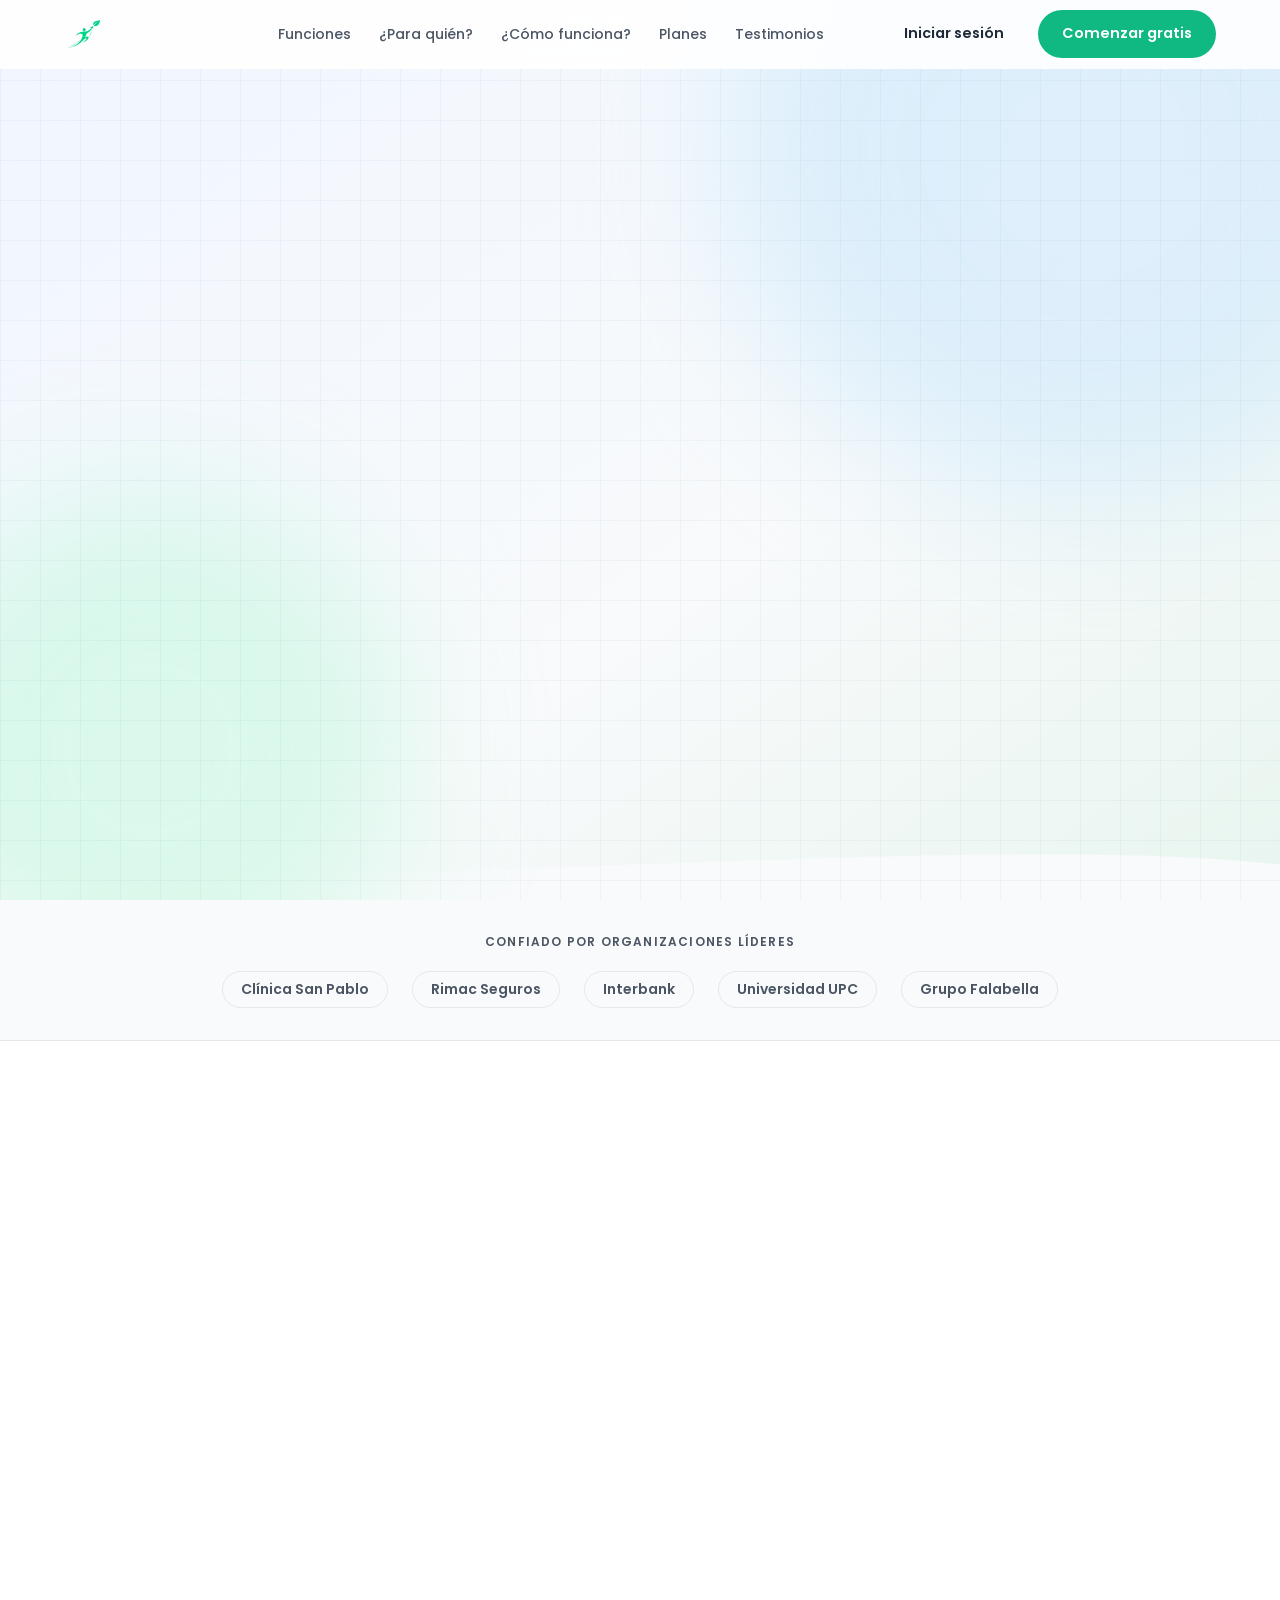
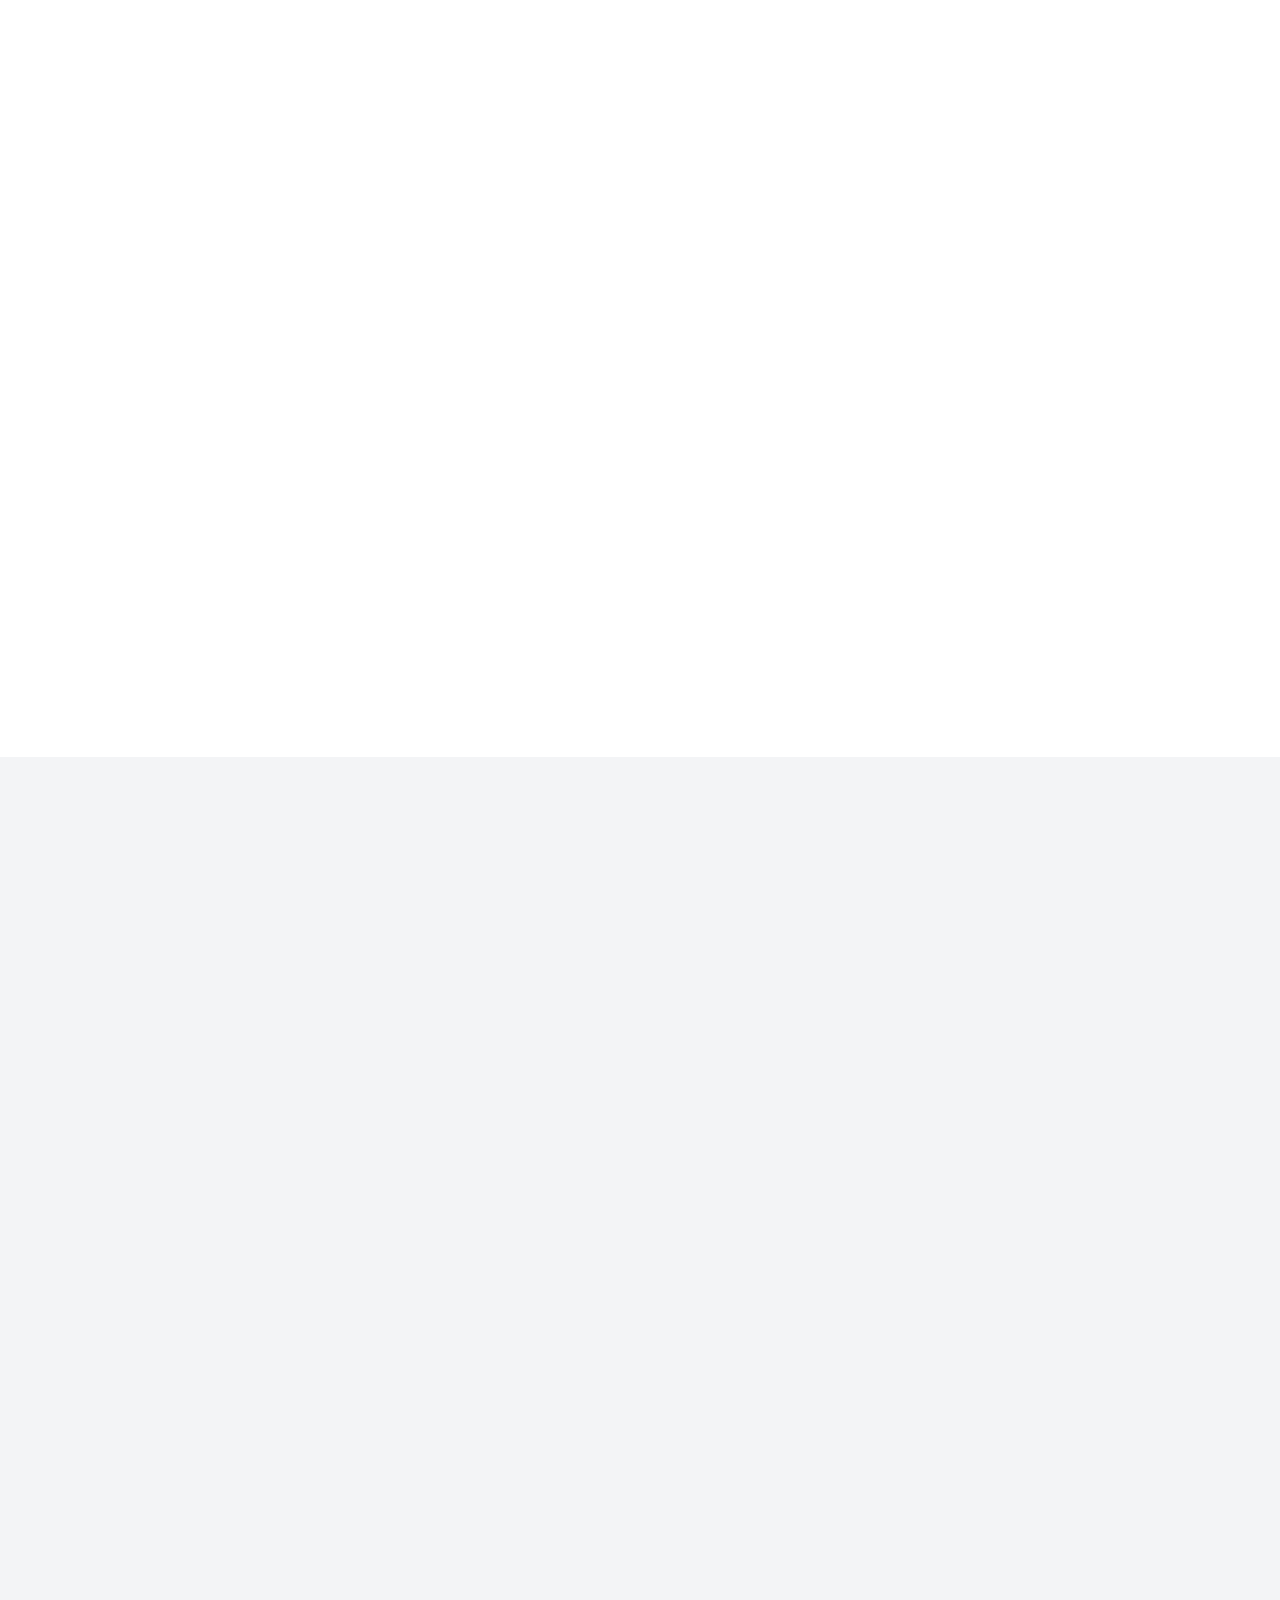
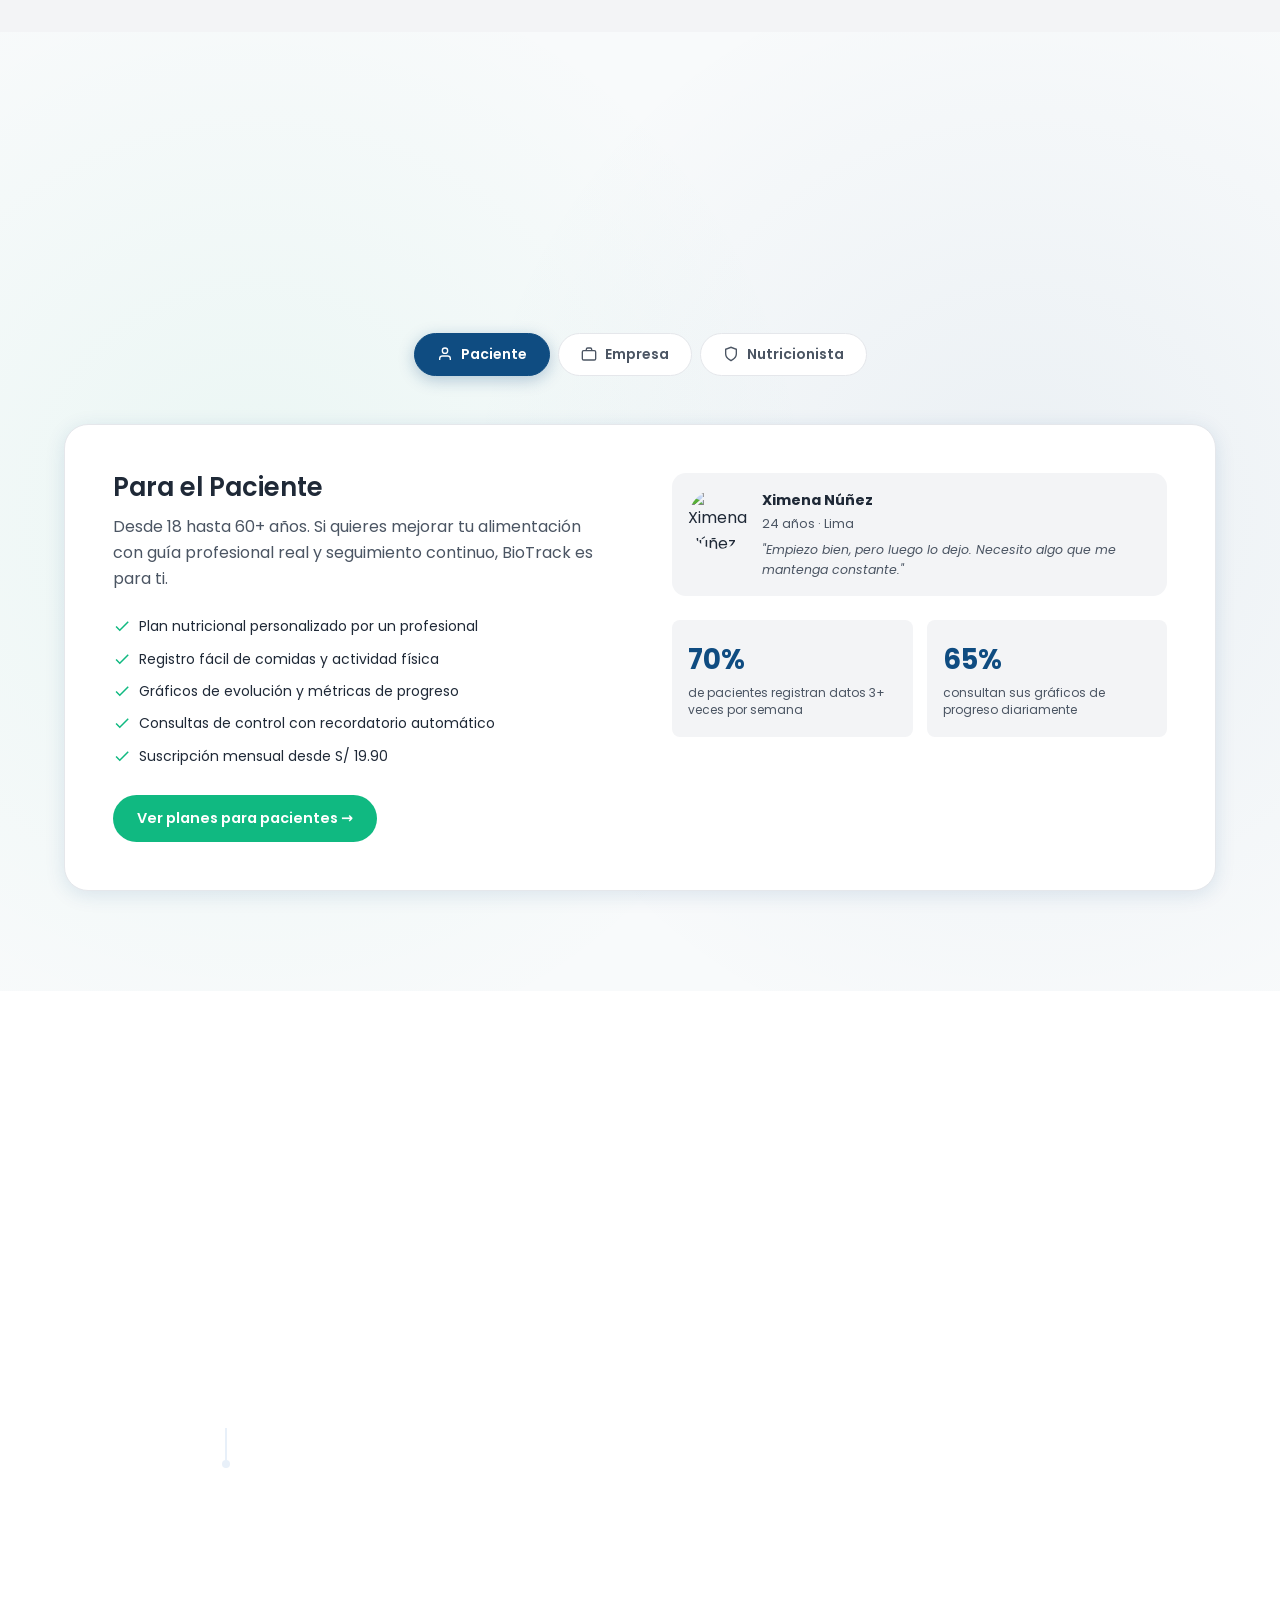
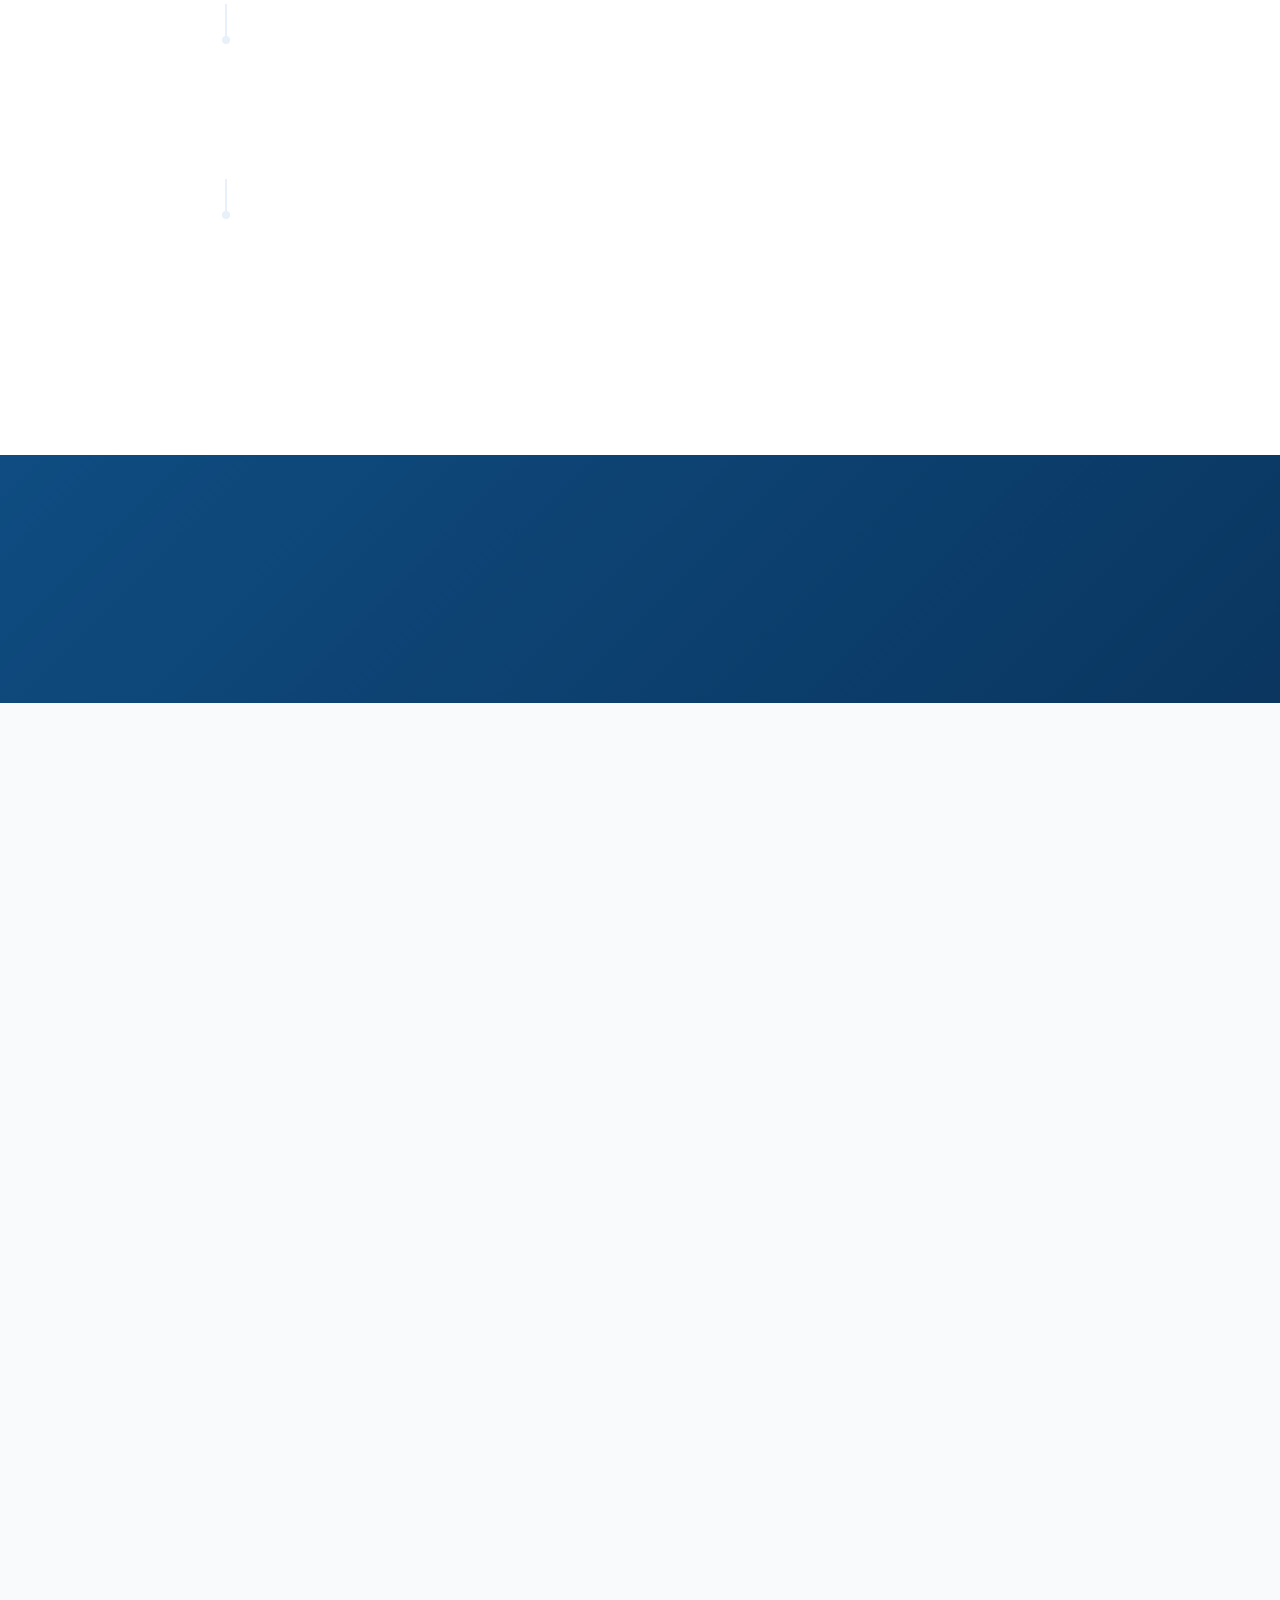
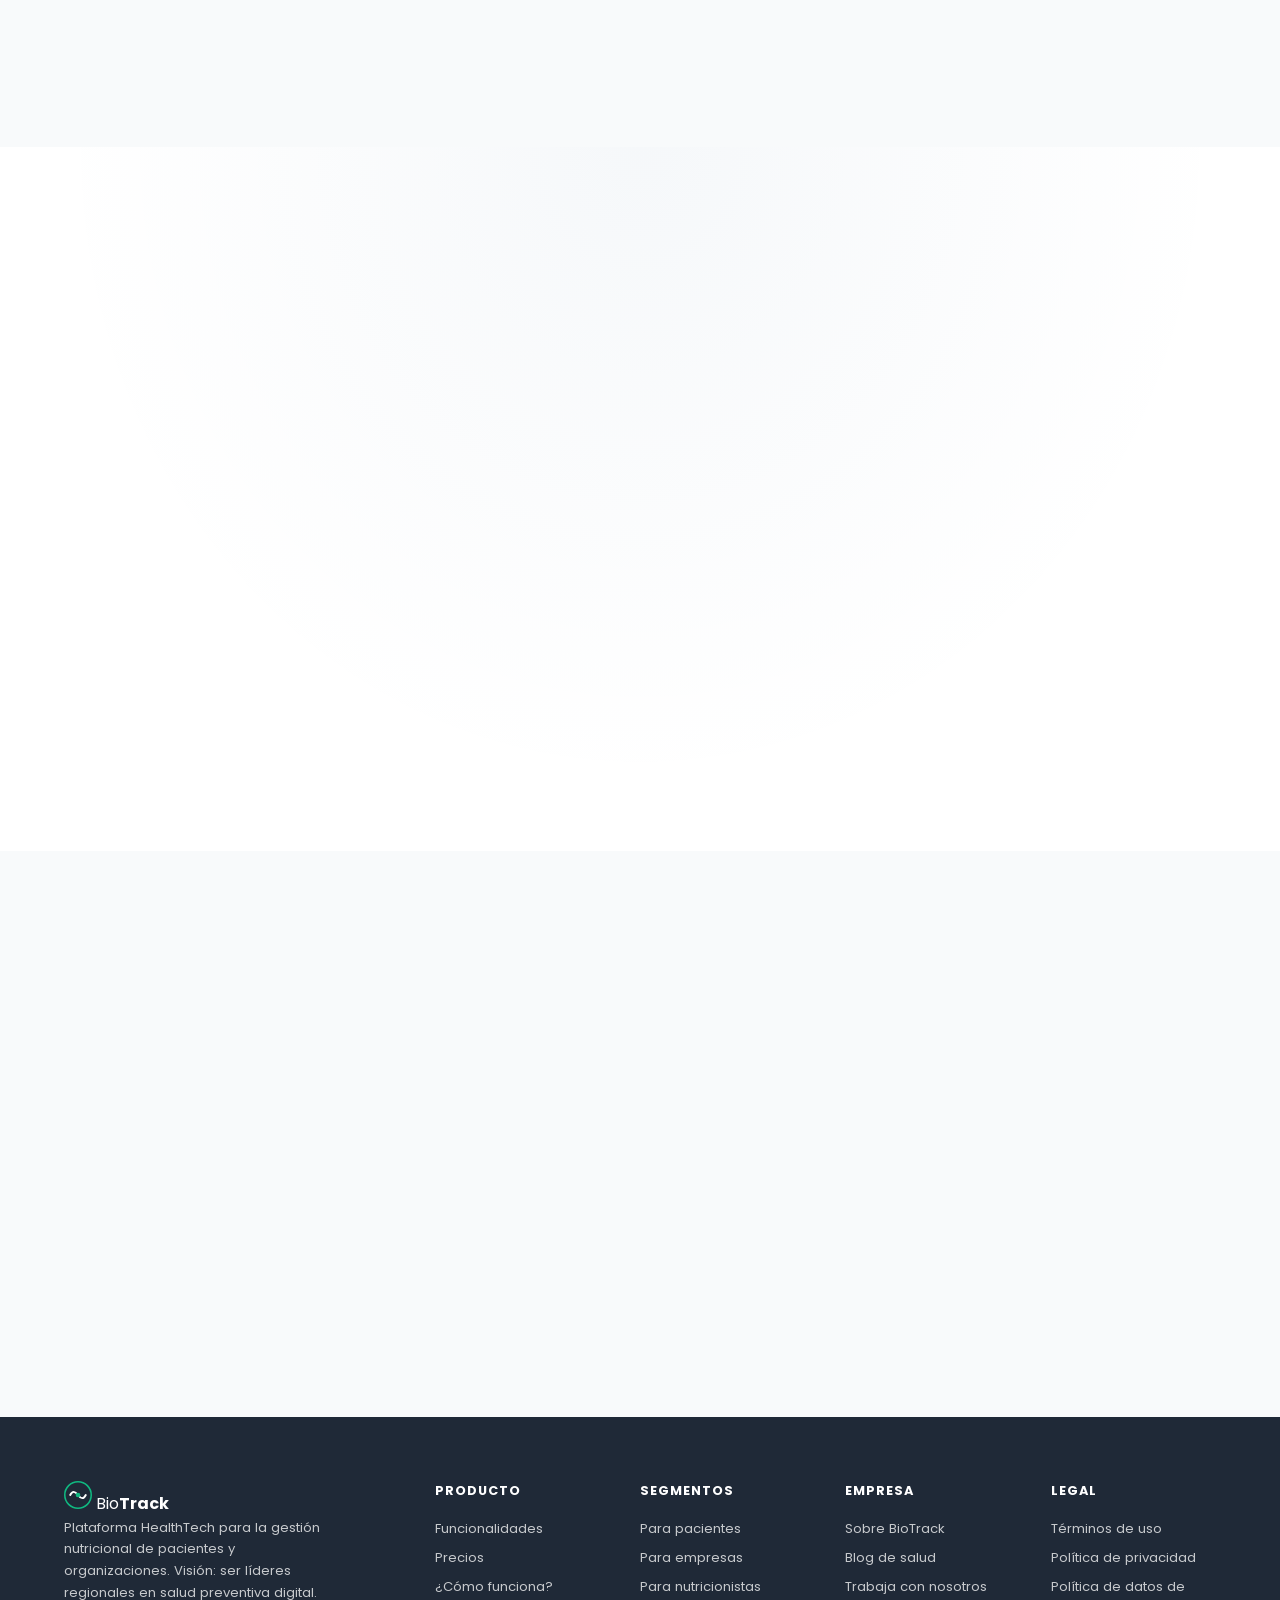
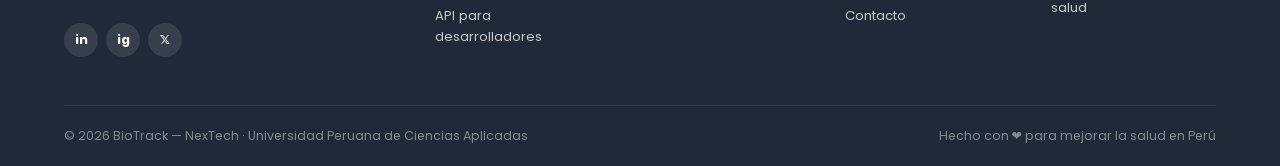
==== commit 417c6e70: "Embed YouTube video and update script path feature: Replace the iframe src with a YouTube embed (vid" ====
--- a/website/index.html
+++ b/website/index.html
@@ -270,7 +270,7 @@
 
     <div class="video-wrapper" data-reveal>
       <iframe
-        src="https://www.youtube.com/"
+        src="https://www.youtube.com/embed/Nj2XcDcLQQk"
         title="BioTrack — Presentación del equipo NexTech"
         frameborder="0"
         allow="accelerometer; autoplay; clipboard-write; encrypted-media; gyroscope; picture-in-picture"
@@ -770,6 +770,6 @@
     </svg>
   </button>
 
-  <script src="assets/js/app.js"></script>
+  <script src="asssets/js/app.js"></script>
 </body>
 </html>
